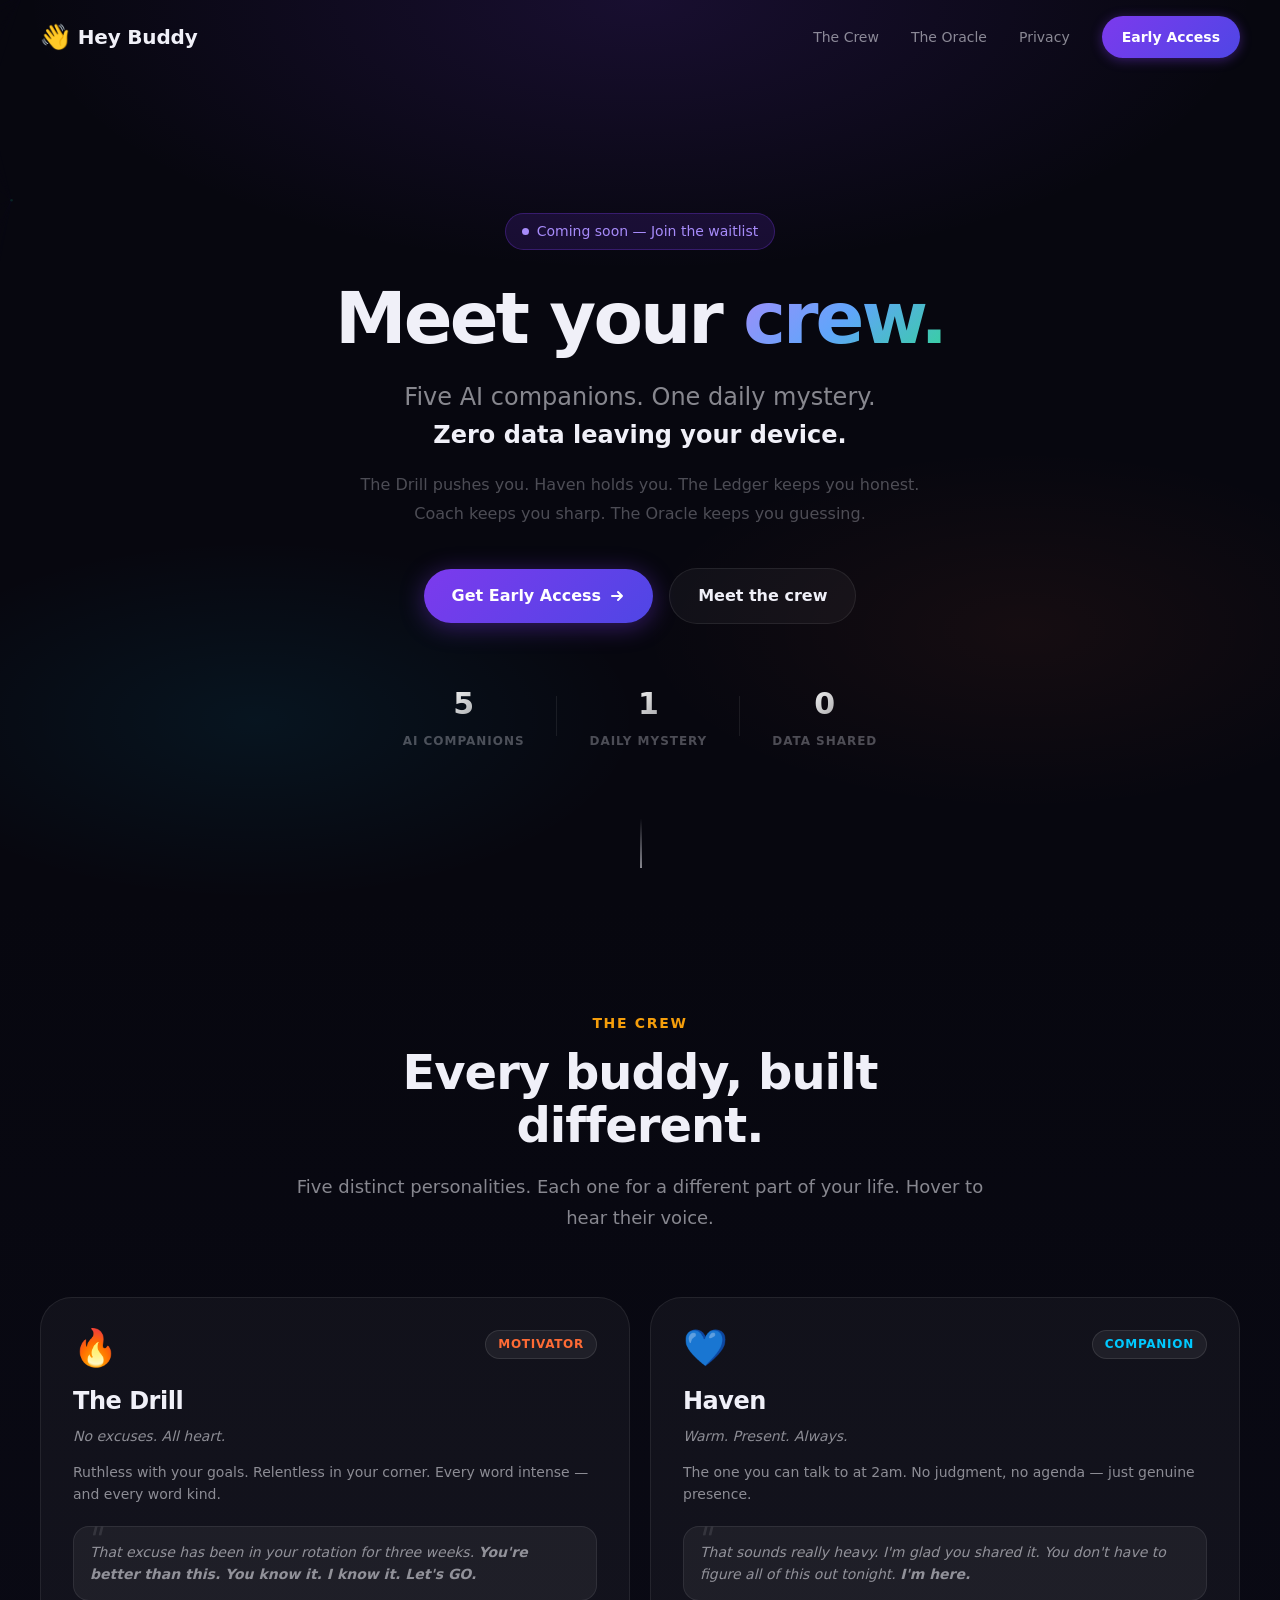
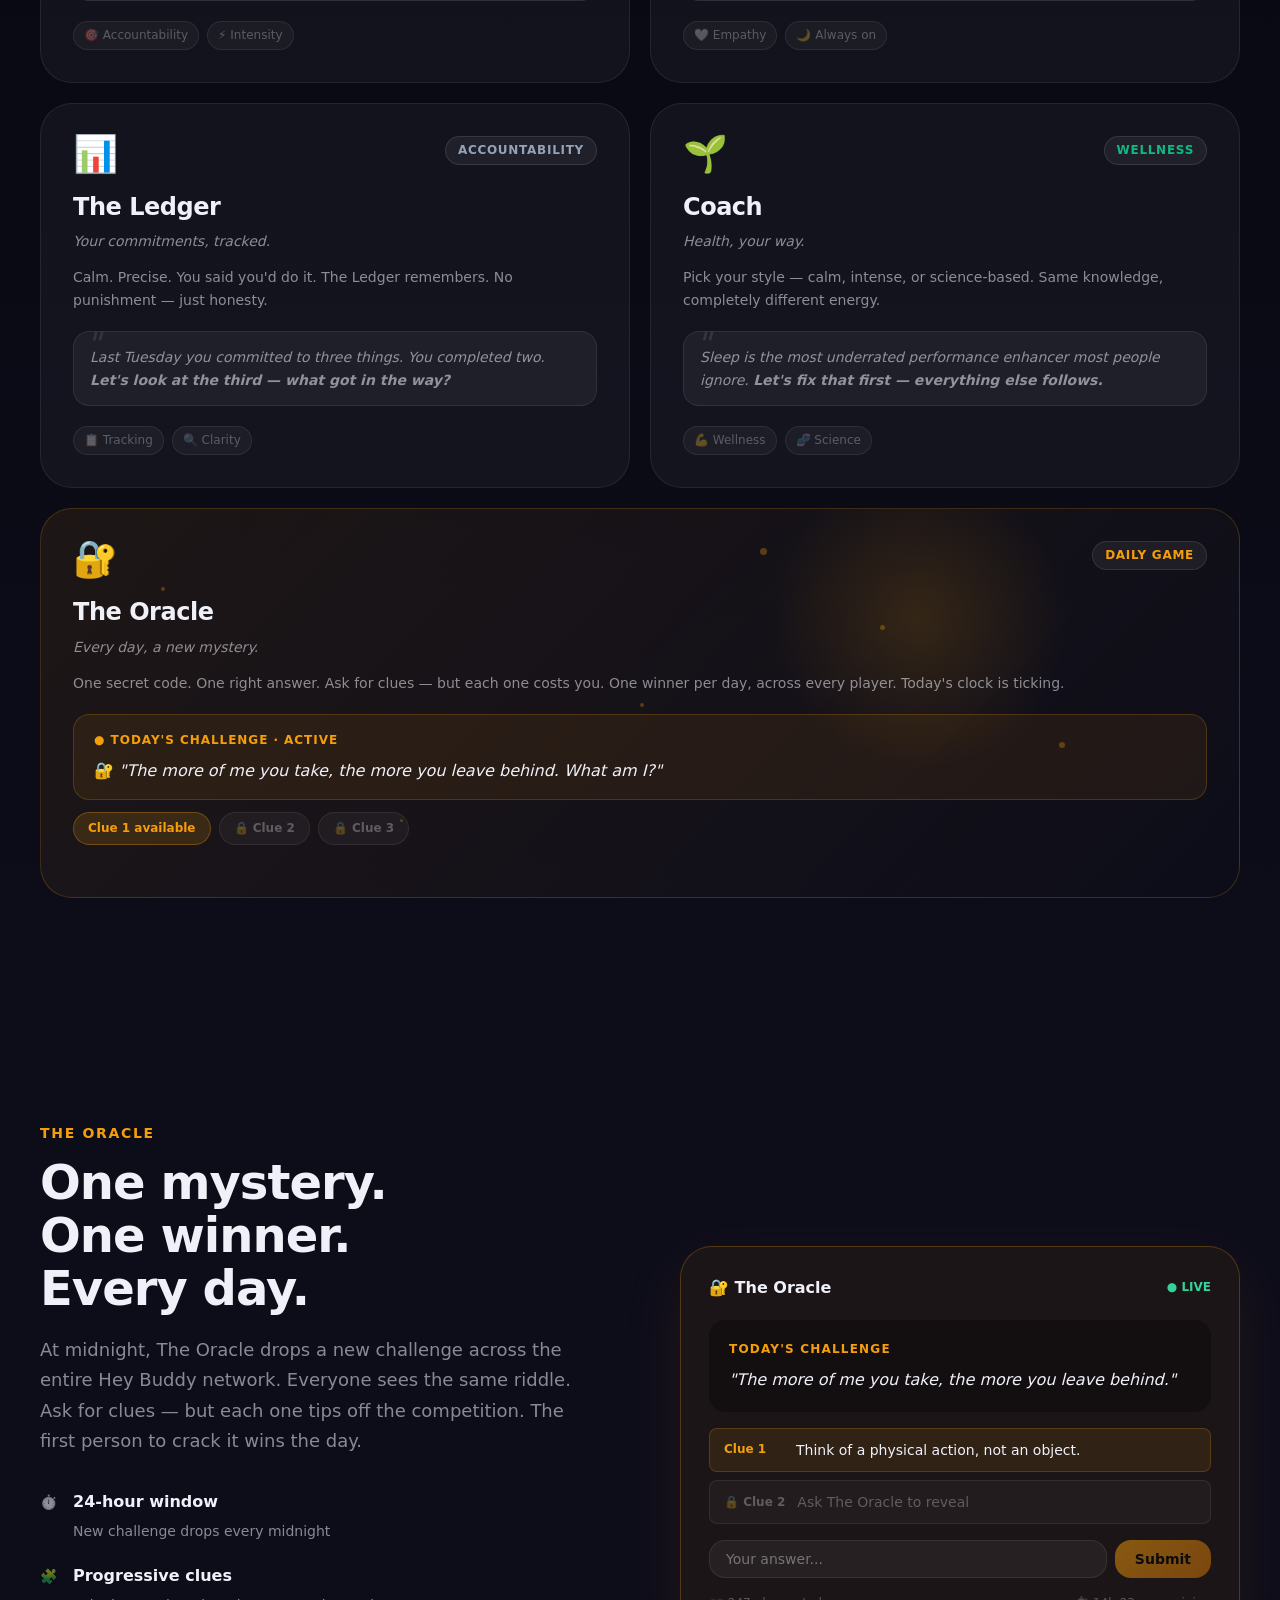
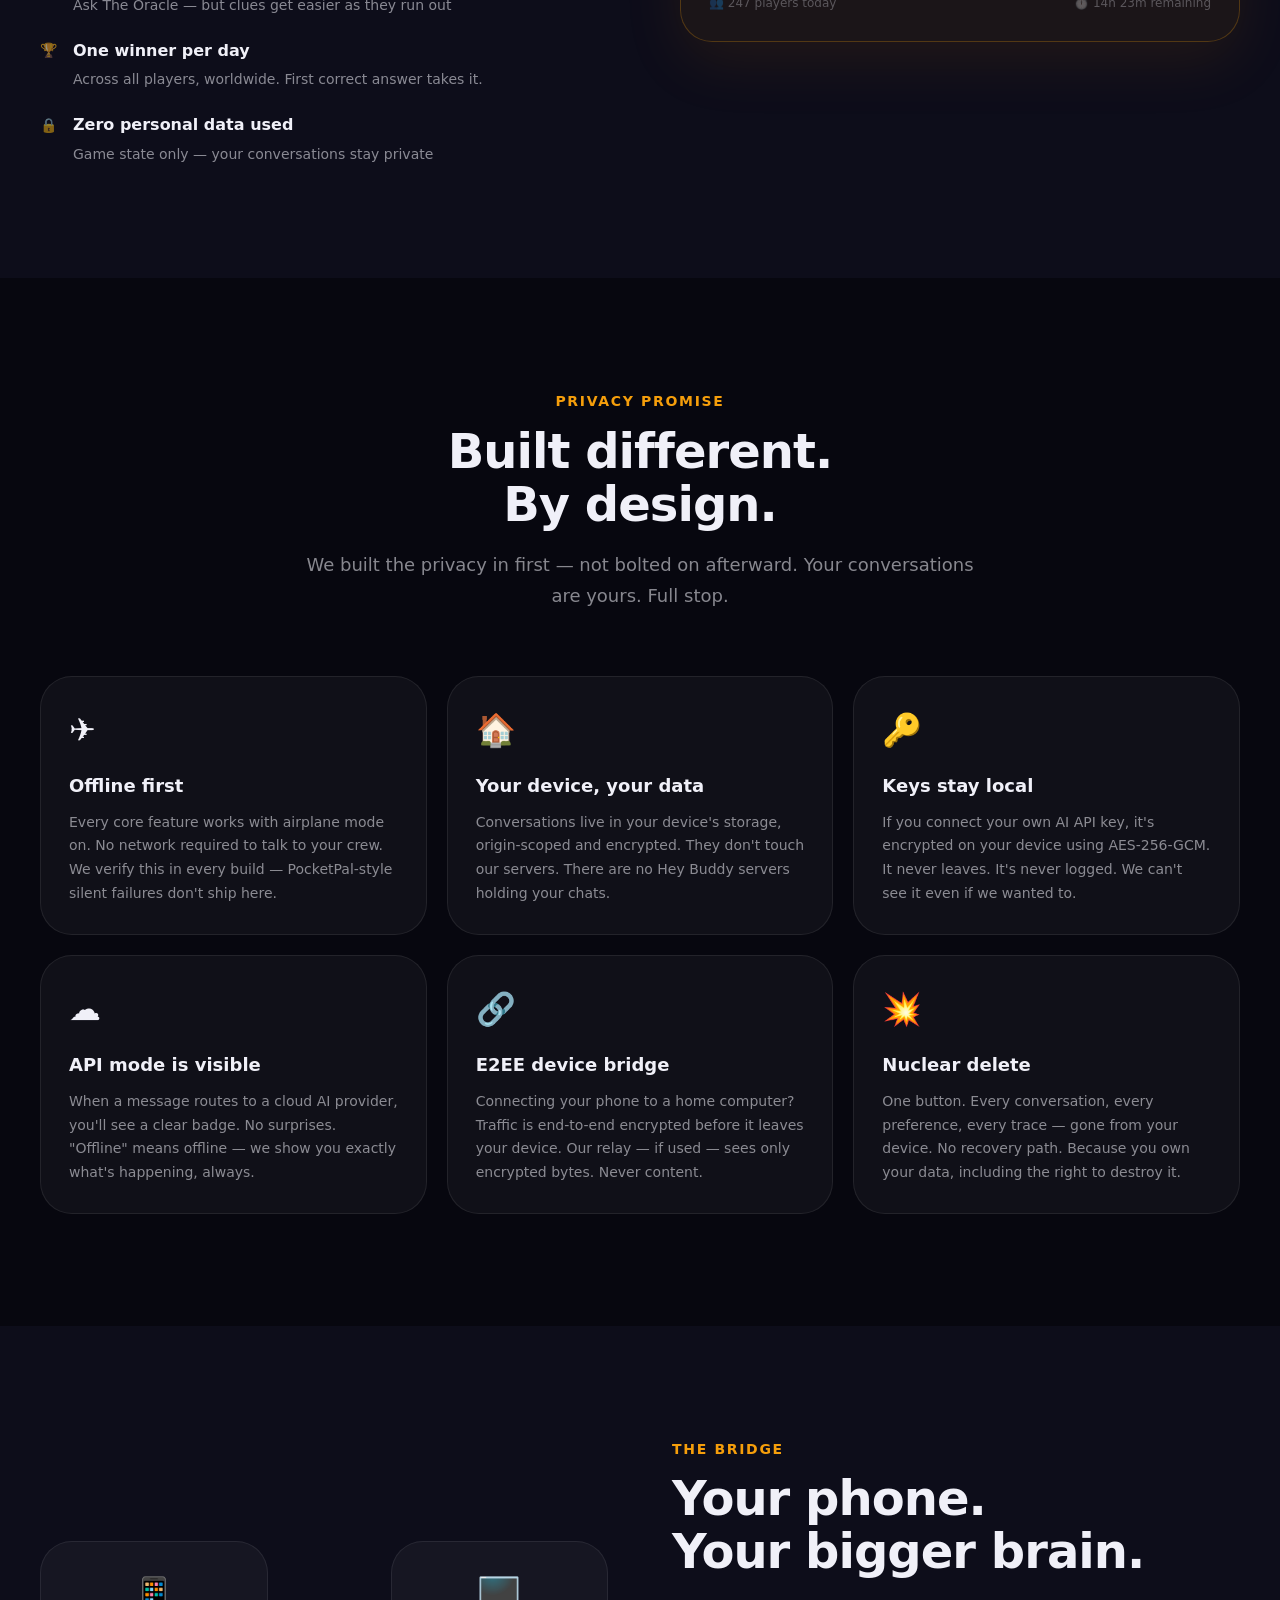
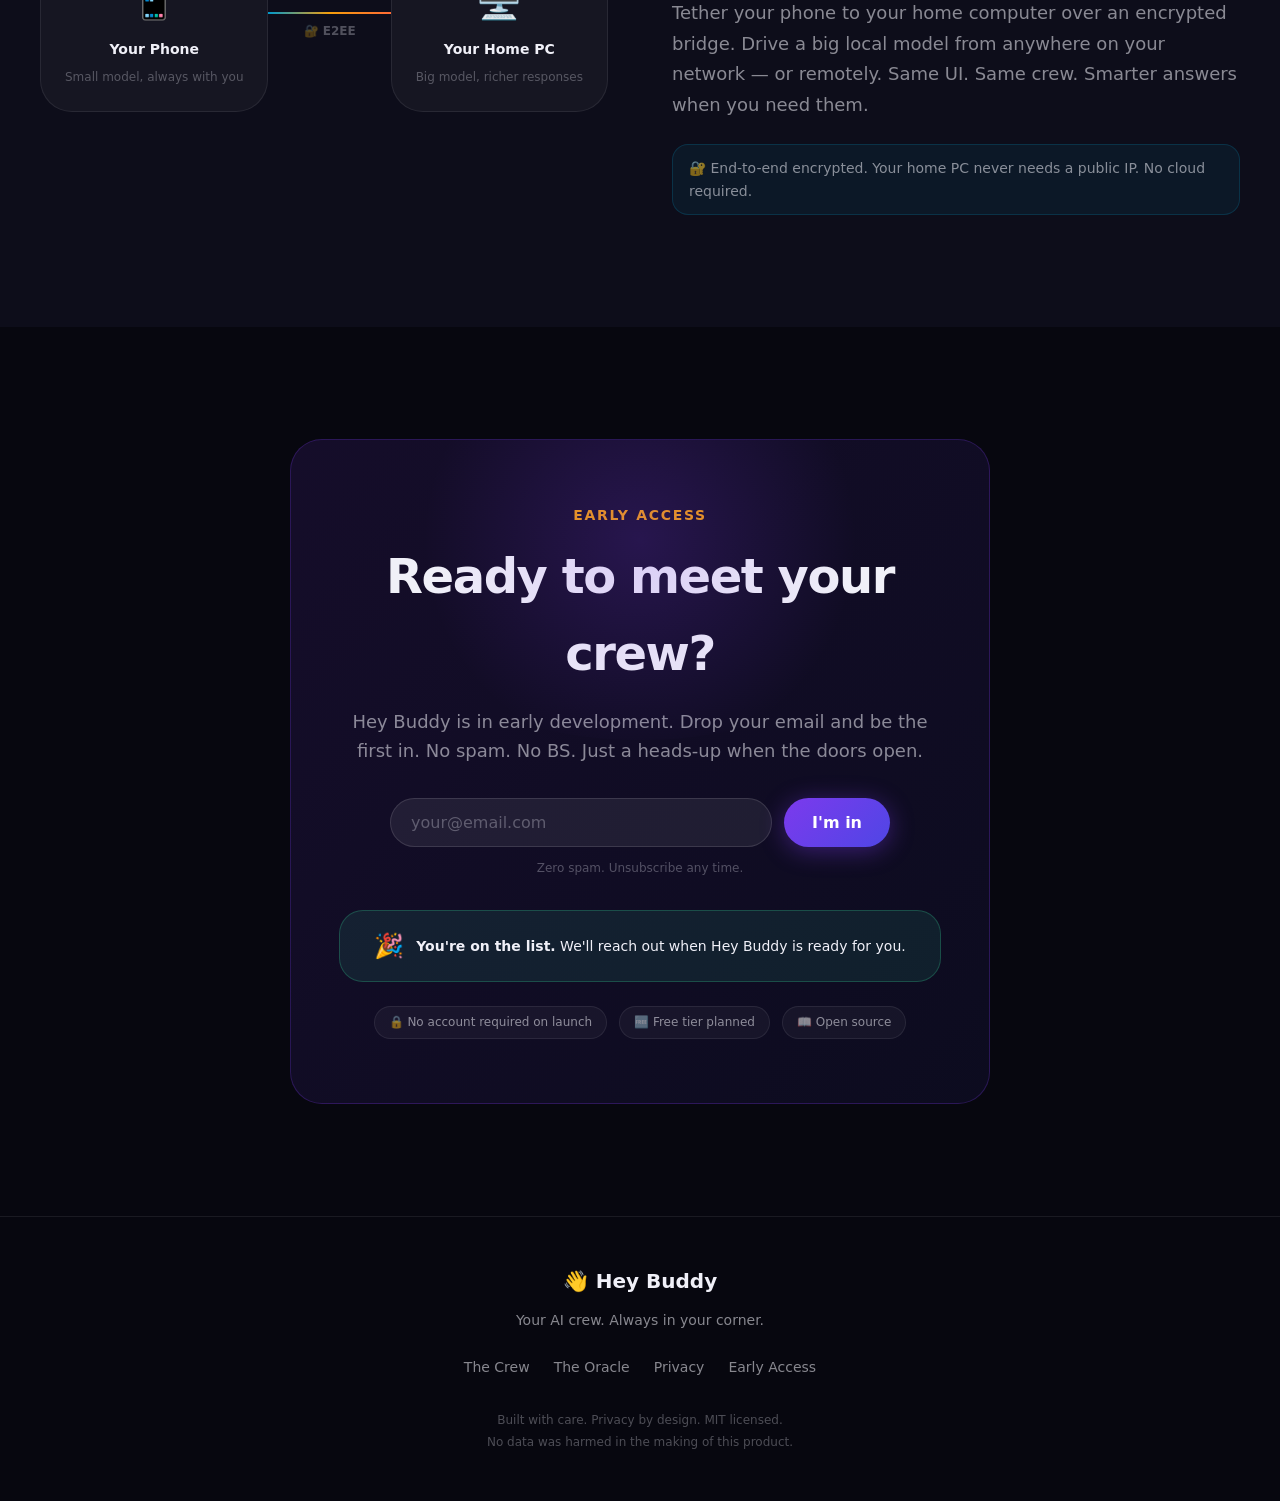
==== index.html @ 721be56d "feat: Hey Buddy AI companion platform complete - E2EE bridge relay, cloud runner, agent marketplace," ====
<!DOCTYPE html>
<html lang="en">
<head>
  <meta charset="UTF-8">
  <meta name="viewport" content="width=device-width, initial-scale=1.0">
  <meta name="description" content="Hey Buddy — Five AI companions. One daily mystery. Zero data leaving your device. Your crew, always in your corner.">
  <meta property="og:title" content="Hey Buddy — Your AI Crew">
  <meta property="og:description" content="Five AI companions. One daily mystery. Always private. Always yours.">
  <meta http-equiv="Content-Security-Policy"
        content="default-src 'self';
                 style-src 'self' https://fonts.googleapis.com 'unsafe-inline';
                 font-src https://fonts.gstatic.com;
                 script-src 'self';
                 img-src 'self' data:;
                 connect-src 'none';">
  <title>Hey Buddy — Your AI Crew. Always in Your Corner.</title>
  <link rel="preconnect" href="https://fonts.googleapis.com">
  <link rel="preconnect" href="https://fonts.gstatic.com" crossorigin>
  <link href="https://fonts.googleapis.com/css2?family=Plus+Jakarta+Sans:ital,wght@0,300;0,400;0,500;0,600;0,700;0,800;1,400&display=swap" rel="stylesheet">
  <link rel="stylesheet" href="css/landing.css">
</head>
<body>

  <!-- ─── NAV ─────────────────────────────────────────────────────────── -->
  <nav class="nav" id="nav">
    <div class="nav-inner">
      <a href="#" class="nav-logo" aria-label="Hey Buddy home">
        <span class="logo-icon">👋</span>
        <span class="logo-text">Hey Buddy</span>
      </a>
      <div class="nav-links">
        <a href="#crew" class="nav-link">The Crew</a>
        <a href="#oracle" class="nav-link">The Oracle</a>
        <a href="#private" class="nav-link">Privacy</a>
        <a href="#early-access" class="nav-cta" id="nav-cta">Early Access</a>
      </div>
      <button class="nav-hamburger" aria-label="Open menu" id="hamburger">
        <span></span><span></span><span></span>
      </button>
    </div>
  </nav>

  <!-- ─── HERO ─────────────────────────────────────────────────────────── -->
  <section class="hero" id="home">
    <div class="hero-bg">
      <canvas class="hero-canvas" id="heroCanvas" aria-hidden="true"></canvas>
      <div class="hero-gradient" aria-hidden="true"></div>
    </div>

    <div class="hero-content">
      <div class="hero-badge">
        <span class="badge-dot"></span>
        Coming soon — Join the waitlist
      </div>

      <h1 class="hero-headline">
        Meet your <span class="headline-gradient">crew.</span>
      </h1>

      <p class="hero-sub">
        Five AI companions. One daily mystery.<br>
        <strong>Zero data leaving your device.</strong>
      </p>

      <p class="hero-tagline">
        The Drill pushes you. Haven holds you. The Ledger keeps you honest.<br>
        Coach keeps you sharp. The Oracle keeps you guessing.
      </p>

      <div class="hero-actions">
        <a href="#early-access" class="btn btn-primary" id="hero-cta">
          <span>Get Early Access</span>
          <svg width="16" height="16" viewBox="0 0 16 16" fill="none" aria-hidden="true">
            <path d="M3 8h10M9 4l4 4-4 4" stroke="currentColor" stroke-width="2" stroke-linecap="round" stroke-linejoin="round"/>
          </svg>
        </a>
        <a href="#crew" class="btn btn-ghost">
          Meet the crew
        </a>
      </div>

      <div class="hero-stats" aria-label="Platform highlights">
        <div class="stat">
          <span class="stat-num">5</span>
          <span class="stat-label">AI Companions</span>
        </div>
        <div class="stat-divider" aria-hidden="true"></div>
        <div class="stat">
          <span class="stat-num">1</span>
          <span class="stat-label">Daily Mystery</span>
        </div>
        <div class="stat-divider" aria-hidden="true"></div>
        <div class="stat">
          <span class="stat-num">0</span>
          <span class="stat-label">Data Shared</span>
        </div>
      </div>
    </div>

    <div class="hero-scroll" aria-hidden="true">
      <div class="scroll-indicator"></div>
    </div>
  </section>

  <!-- ─── CREW ──────────────────────────────────────────────────────────── -->
  <section class="section crew-section" id="crew">
    <div class="section-inner">
      <div class="section-header">
        <p class="section-eyebrow">The Crew</p>
        <h2 class="section-title">Every buddy, built different.</h2>
        <p class="section-desc">Five distinct personalities. Each one for a different part of your life. Hover to hear their voice.</p>
      </div>

      <div class="buddy-grid">

        <!-- The Drill -->
        <article class="buddy-card" data-buddy="drill" aria-label="The Drill buddy card" tabindex="0">
          <div class="card-glow" style="--glow: #ff4500;" aria-hidden="true"></div>
          <div class="card-top">
            <div class="card-emoji" aria-hidden="true">🔥</div>
            <div class="card-badge" style="--color: #ff6b35;">Motivator</div>
          </div>
          <h3 class="card-name">The Drill</h3>
          <p class="card-tagline">No excuses. All heart.</p>
          <p class="card-desc">Ruthless with your goals. Relentless in your corner. Every word intense — and every word kind.</p>
          <div class="card-preview" aria-label="Sample message from The Drill">
            <div class="preview-bubble">
              That excuse has been in your rotation for three weeks. <strong>You're better than this. You know it. I know it. Let's GO.</strong>
            </div>
          </div>
          <div class="card-footer">
            <span class="card-trait">🎯 Accountability</span>
            <span class="card-trait">⚡ Intensity</span>
          </div>
        </article>

        <!-- Haven -->
        <article class="buddy-card" data-buddy="haven" aria-label="Haven buddy card" tabindex="0">
          <div class="card-glow" style="--glow: #0099cc;" aria-hidden="true"></div>
          <div class="card-top">
            <div class="card-emoji" aria-hidden="true">💙</div>
            <div class="card-badge" style="--color: #00c9ff;">Companion</div>
          </div>
          <h3 class="card-name">Haven</h3>
          <p class="card-tagline">Warm. Present. Always.</p>
          <p class="card-desc">The one you can talk to at 2am. No judgment, no agenda — just genuine presence.</p>
          <div class="card-preview" aria-label="Sample message from Haven">
            <div class="preview-bubble">
              That sounds really heavy. I'm glad you shared it. You don't have to figure all of this out tonight. <strong>I'm here.</strong>
            </div>
          </div>
          <div class="card-footer">
            <span class="card-trait">🤍 Empathy</span>
            <span class="card-trait">🌙 Always on</span>
          </div>
        </article>

        <!-- The Ledger -->
        <article class="buddy-card" data-buddy="ledger" aria-label="The Ledger buddy card" tabindex="0">
          <div class="card-glow" style="--glow: #64748b;" aria-hidden="true"></div>
          <div class="card-top">
            <div class="card-emoji" aria-hidden="true">📊</div>
            <div class="card-badge" style="--color: #94a3b8;">Accountability</div>
          </div>
          <h3 class="card-name">The Ledger</h3>
          <p class="card-tagline">Your commitments, tracked.</p>
          <p class="card-desc">Calm. Precise. You said you'd do it. The Ledger remembers. No punishment — just honesty.</p>
          <div class="card-preview" aria-label="Sample message from The Ledger">
            <div class="preview-bubble">
              Last Tuesday you committed to three things. You completed two. <strong>Let's look at the third — what got in the way?</strong>
            </div>
          </div>
          <div class="card-footer">
            <span class="card-trait">📋 Tracking</span>
            <span class="card-trait">🔍 Clarity</span>
          </div>
        </article>

        <!-- Coach -->
        <article class="buddy-card" data-buddy="coach" aria-label="Coach buddy card" tabindex="0">
          <div class="card-glow" style="--glow: #059669;" aria-hidden="true"></div>
          <div class="card-top">
            <div class="card-emoji" aria-hidden="true">🌱</div>
            <div class="card-badge" style="--color: #10b981;">Wellness</div>
          </div>
          <h3 class="card-name">Coach</h3>
          <p class="card-tagline">Health, your way.</p>
          <p class="card-desc">Pick your style — calm, intense, or science-based. Same knowledge, completely different energy.</p>
          <div class="card-preview" aria-label="Sample message from Coach">
            <div class="preview-bubble">
              Sleep is the most underrated performance enhancer most people ignore. <strong>Let's fix that first — everything else follows.</strong>
            </div>
          </div>
          <div class="card-footer">
            <span class="card-trait">💪 Wellness</span>
            <span class="card-trait">🧬 Science</span>
          </div>
        </article>

        <!-- The Oracle (spans full width on wide screens) -->
        <article class="buddy-card oracle-card" data-buddy="oracle" aria-label="The Oracle buddy card" tabindex="0">
          <div class="card-glow oracle-glow" aria-hidden="true"></div>
          <div class="oracle-inner">
            <div class="card-top">
              <div class="card-emoji" aria-hidden="true">🔐</div>
              <div class="card-badge oracle-badge">Daily Game</div>
            </div>
            <h3 class="card-name">The Oracle</h3>
            <p class="card-tagline">Every day, a new mystery.</p>
            <p class="card-desc">One secret code. One right answer. Ask for clues — but each one costs you. One winner per day, across every player. Today's clock is ticking.</p>
            <div class="oracle-demo">
              <div class="oracle-message">
                <span class="oracle-timestamp">Today's Challenge ·  active</span>
                <p class="oracle-text">🔐 <em>"The more of me you take, the more you leave behind. What am I?"</em></p>
              </div>
              <div class="oracle-clue-row">
                <div class="clue-bubble">Clue 1 available</div>
                <div class="clue-bubble locked" aria-label="Locked">🔒 Clue 2</div>
                <div class="clue-bubble locked" aria-label="Locked">🔒 Clue 3</div>
              </div>
            </div>
          </div>
          <div class="oracle-particles" aria-hidden="true">
            <div class="op op1"></div><div class="op op2"></div>
            <div class="op op3"></div><div class="op op4"></div>
            <div class="op op5"></div><div class="op op6"></div>
          </div>
        </article>

      </div>
    </div>
  </section>

  <!-- ─── ORACLE FEATURE ───────────────────────────────────────────────── -->
  <section class="section oracle-section" id="oracle">
    <div class="section-inner oracle-split">
      <div class="oracle-text-side">
        <p class="section-eyebrow oracle-eyebrow">The Oracle</p>
        <h2 class="section-title">One mystery.<br>One winner.<br>Every day.</h2>
        <p class="section-desc">
          At midnight, The Oracle drops a new challenge across the entire Hey Buddy network.
          Everyone sees the same riddle. Ask for clues — but each one tips off the competition.
          The first person to crack it wins the day.
        </p>
        <ul class="oracle-features">
          <li>
            <span class="of-icon">⏱️</span>
            <div>
              <strong>24-hour window</strong>
              <span>New challenge drops every midnight</span>
            </div>
          </li>
          <li>
            <span class="of-icon">🧩</span>
            <div>
              <strong>Progressive clues</strong>
              <span>Ask The Oracle — but clues get easier as they run out</span>
            </div>
          </li>
          <li>
            <span class="of-icon">🏆</span>
            <div>
              <strong>One winner per day</strong>
              <span>Across all players, worldwide. First correct answer takes it.</span>
            </div>
          </li>
          <li>
            <span class="of-icon">🔒</span>
            <div>
              <strong>Zero personal data used</strong>
              <span>Game state only — your conversations stay private</span>
            </div>
          </li>
        </ul>
      </div>
      <div class="oracle-visual-side">
        <div class="oracle-card-large">
          <div class="ocl-header">
            <span>🔐 The Oracle</span>
            <span class="ocl-live">● LIVE</span>
          </div>
          <div class="ocl-challenge">
            <p class="ocl-label">Today's Challenge</p>
            <p class="ocl-riddle">"The more of me you take, the more you leave behind."</p>
          </div>
          <div class="ocl-clues">
            <div class="ocl-clue unlocked">
              <span class="clue-num">Clue 1</span>
              <span class="clue-text">Think of a physical action, not an object.</span>
            </div>
            <div class="ocl-clue locked-clue">
              <span class="clue-num">🔒 Clue 2</span>
              <span class="clue-text">Ask The Oracle to reveal</span>
            </div>
          </div>
          <div class="ocl-answer-row">
            <input class="ocl-input" placeholder="Your answer..." aria-label="Enter your answer" readonly>
            <button class="ocl-submit" aria-label="Submit answer" disabled>Submit</button>
          </div>
          <div class="ocl-footer">
            <span>👥 247 players today</span>
            <span>⏱️ 14h 23m remaining</span>
          </div>
        </div>
      </div>
    </div>
  </section>

  <!-- ─── PRIVACY ──────────────────────────────────────────────────────── -->
  <section class="section private-section" id="private">
    <div class="section-inner">
      <div class="section-header">
        <p class="section-eyebrow">Privacy Promise</p>
        <h2 class="section-title">Built different.<br>By design.</h2>
        <p class="section-desc">
          We built the privacy in first — not bolted on afterward.
          Your conversations are yours. Full stop.
        </p>
      </div>

      <div class="privacy-grid">
        <div class="privacy-card">
          <div class="pc-icon">✈️</div>
          <h3 class="pc-title">Offline first</h3>
          <p class="pc-desc">Every core feature works with airplane mode on. No network required to talk to your crew. We verify this in every build — PocketPal-style silent failures don't ship here.</p>
        </div>
        <div class="privacy-card">
          <div class="pc-icon">🏠</div>
          <h3 class="pc-title">Your device, your data</h3>
          <p class="pc-desc">Conversations live in your device's storage, origin-scoped and encrypted. They don't touch our servers. There are no Hey Buddy servers holding your chats.</p>
        </div>
        <div class="privacy-card">
          <div class="pc-icon">🔑</div>
          <h3 class="pc-title">Keys stay local</h3>
          <p class="pc-desc">If you connect your own AI API key, it's encrypted on your device using AES-256-GCM. It never leaves. It's never logged. We can't see it even if we wanted to.</p>
        </div>
        <div class="privacy-card">
          <div class="pc-icon">☁️</div>
          <h3 class="pc-title">API mode is visible</h3>
          <p class="pc-desc">When a message routes to a cloud AI provider, you'll see a clear badge. No surprises. "Offline" means offline — we show you exactly what's happening, always.</p>
        </div>
        <div class="privacy-card">
          <div class="pc-icon">🔗</div>
          <h3 class="pc-title">E2EE device bridge</h3>
          <p class="pc-desc">Connecting your phone to a home computer? Traffic is end-to-end encrypted before it leaves your device. Our relay — if used — sees only encrypted bytes. Never content.</p>
        </div>
        <div class="privacy-card">
          <div class="pc-icon">💥</div>
          <h3 class="pc-title">Nuclear delete</h3>
          <p class="pc-desc">One button. Every conversation, every preference, every trace — gone from your device. No recovery path. Because you own your data, including the right to destroy it.</p>
        </div>
      </div>
    </div>
  </section>

  <!-- ─── TETHER ────────────────────────────────────────────────────────── -->
  <section class="section tether-section">
    <div class="section-inner tether-inner">
      <div class="tether-visual">
        <div class="device-node phone-node">
          <div class="device-icon">📱</div>
          <span>Your Phone</span>
          <span class="device-sub">Small model, always with you</span>
        </div>
        <div class="tether-line">
          <div class="tether-beam" aria-hidden="true"></div>
          <div class="tether-label">🔐 E2EE</div>
        </div>
        <div class="device-node desktop-node">
          <div class="device-icon">🖥️</div>
          <span>Your Home PC</span>
          <span class="device-sub">Big model, richer responses</span>
        </div>
      </div>
      <div class="tether-text">
        <p class="section-eyebrow">The Bridge</p>
        <h2 class="section-title">Your phone.<br>Your bigger brain.</h2>
        <p class="section-desc">
          Tether your phone to your home computer over an encrypted bridge.
          Drive a big local model from anywhere on your network — or remotely.
          Same UI. Same crew. Smarter answers when you need them.
        </p>
        <p class="tether-note">
          🔐 End-to-end encrypted. Your home PC never needs a public IP. No cloud required.
        </p>
      </div>
    </div>
  </section>

  <!-- ─── EARLY ACCESS ─────────────────────────────────────────────────── -->
  <section class="section cta-section" id="early-access">
    <div class="section-inner">
      <div class="cta-card">
        <div class="cta-glow" aria-hidden="true"></div>
        <p class="section-eyebrow" style="text-align:center;">Early Access</p>
        <h2 class="cta-title">Ready to meet your crew?</h2>
        <p class="cta-desc">
          Hey Buddy is in early development. Drop your email and be the first in.
          No spam. No BS. Just a heads-up when the doors open.
        </p>
        <form class="cta-form" id="waitlistForm" novalidate>
          <div class="cta-input-row">
            <label for="email-input" class="sr-only">Your email address</label>
            <input
              type="email"
              id="email-input"
              name="email"
              class="cta-input"
              placeholder="your@email.com"
              autocomplete="email"
              required
              aria-describedby="email-hint"
            >
            <button type="submit" class="btn btn-primary cta-btn" id="waitlist-submit">
              I'm in
            </button>
          </div>
          <p class="cta-hint" id="email-hint">Zero spam. Unsubscribe any time.</p>
          <div class="cta-success" id="cta-success" aria-live="polite" hidden>
            <span>🎉</span>
            <p><strong>You're on the list.</strong> We'll reach out when Hey Buddy is ready for you.</p>
          </div>
        </form>
        <div class="cta-badges">
          <span class="trust-badge">🔒 No account required on launch</span>
          <span class="trust-badge">🆓 Free tier planned</span>
          <span class="trust-badge">📖 Open source</span>
        </div>
      </div>
    </div>
  </section>

  <!-- ─── FOOTER ────────────────────────────────────────────────────────── -->
  <footer class="footer">
    <div class="footer-inner">
      <div class="footer-logo">
        <span>👋</span>
        <span>Hey Buddy</span>
      </div>
      <p class="footer-tagline">Your AI crew. Always in your corner.</p>
      <nav class="footer-links" aria-label="Footer navigation">
        <a href="#crew">The Crew</a>
        <a href="#oracle">The Oracle</a>
        <a href="#private">Privacy</a>
        <a href="#early-access">Early Access</a>
      </nav>
      <p class="footer-copy">
        Built with care. Privacy by design. MIT licensed.
        <br>No data was harmed in the making of this product.
      </p>
    </div>
  </footer>

  <script src="js/landing.js" type="module"></script>
</body>
</html>
---- css/landing.css ----
/* ============================================================
   Hey Buddy — Landing Page CSS
   Design: dark, cinematic, warm. Each buddy has a color identity.
   ============================================================ */

/* ── Design Tokens ──────────────────────────────────────────── */
:root {
  --bg:            #07070f;
  --bg-2:          #0d0d1a;
  --bg-card:       rgba(255, 255, 255, 0.04);
  --bg-card-hover: rgba(255, 255, 255, 0.08);
  --border:        rgba(255, 255, 255, 0.08);
  --border-hover:  rgba(255, 255, 255, 0.18);
  --text:          #f0f0f8;
  --text-muted:    rgba(240, 240, 248, 0.55);
  --text-faint:    rgba(240, 240, 248, 0.30);

  /* Buddy colors */
  --drill:         #ff6b35;
  --drill-glow:    #ff4500;
  --haven:         #00c9ff;
  --haven-glow:    #0099cc;
  --ledger:        #94a3b8;
  --ledger-glow:   #64748b;
  --coach:         #10b981;
  --coach-glow:    #059669;
  --oracle:        #f59e0b;
  --oracle-glow:   #d97706;

  /* Typography */
  --font:          'Plus Jakarta Sans', system-ui, sans-serif;
  --fs-xs:         0.75rem;
  --fs-sm:         0.875rem;
  --fs-base:       1rem;
  --fs-lg:         1.125rem;
  --fs-xl:         1.25rem;
  --fs-2xl:        1.5rem;
  --fs-3xl:        1.875rem;
  --fs-4xl:        2.25rem;
  --fs-5xl:        3rem;
  --fs-6xl:        3.75rem;
  --fs-7xl:        4.5rem;

  /* Spacing */
  --section-pad:   7rem;
  --section-pad-sm:4rem;

  /* Radius */
  --r-sm:   0.5rem;
  --r-md:   1rem;
  --r-lg:   1.5rem;
  --r-xl:   2rem;
  --r-full: 9999px;

  /* Transitions */
  --t-fast:   150ms ease;
  --t-base:   250ms ease;
  --t-slow:   400ms ease;
  --t-spring: 350ms cubic-bezier(0.34, 1.56, 0.64, 1);
}

/* ── Reset ──────────────────────────────────────────────────── */
*, *::before, *::after { box-sizing: border-box; margin: 0; padding: 0; }

html { scroll-behavior: smooth; font-size: 16px; }

body {
  font-family: var(--font);
  background: var(--bg);
  color: var(--text);
  line-height: 1.6;
  overflow-x: hidden;
  -webkit-font-smoothing: antialiased;
}

img, canvas, svg { display: block; }

a {
  color: inherit;
  text-decoration: none;
}

button {
  font-family: inherit;
  cursor: pointer;
  border: none;
  background: none;
}

input {
  font-family: inherit;
}

/* Accessible visually-hidden */
.sr-only {
  position: absolute; width: 1px; height: 1px;
  padding: 0; margin: -1px; overflow: hidden;
  clip: rect(0,0,0,0); white-space: nowrap; border: 0;
}

/* ── Shared Layout ──────────────────────────────────────────── */
.section {
  padding: var(--section-pad) 1.5rem;
}

.section-inner {
  max-width: 1200px;
  margin: 0 auto;
}

.section-header {
  text-align: center;
  max-width: 700px;
  margin: 0 auto 4rem;
}

.section-eyebrow {
  font-size: var(--fs-sm);
  font-weight: 700;
  letter-spacing: 0.12em;
  text-transform: uppercase;
  color: var(--oracle);
  margin-bottom: 0.75rem;
}

.section-title {
  font-size: clamp(var(--fs-3xl), 5vw, var(--fs-5xl));
  font-weight: 800;
  line-height: 1.1;
  margin-bottom: 1.25rem;
  letter-spacing: -0.02em;
}

.section-desc {
  font-size: var(--fs-lg);
  color: var(--text-muted);
  line-height: 1.7;
}

/* ── Buttons ────────────────────────────────────────────────── */
.btn {
  display: inline-flex;
  align-items: center;
  gap: 0.5rem;
  padding: 0.875rem 1.75rem;
  border-radius: var(--r-full);
  font-size: var(--fs-base);
  font-weight: 700;
  transition: transform var(--t-spring), box-shadow var(--t-base), background var(--t-base);
  white-space: nowrap;
}

.btn:active { transform: scale(0.97); }

.btn-primary {
  background: linear-gradient(135deg, #7c3aed, #4f46e5);
  color: #fff;
  box-shadow: 0 4px 24px rgba(124, 58, 237, 0.4);
}

.btn-primary:hover {
  transform: translateY(-2px) scale(1.02);
  box-shadow: 0 8px 32px rgba(124, 58, 237, 0.6);
}

.btn-ghost {
  background: var(--bg-card);
  color: var(--text);
  border: 1px solid var(--border);
}

.btn-ghost:hover {
  background: var(--bg-card-hover);
  border-color: var(--border-hover);
  transform: translateY(-2px);
}

/* ── NAV ────────────────────────────────────────────────────── */
.nav {
  position: fixed;
  top: 0; left: 0; right: 0;
  z-index: 100;
  padding: 1rem 1.5rem;
  transition: background var(--t-base), backdrop-filter var(--t-base);
}

.nav.scrolled {
  background: rgba(7, 7, 15, 0.85);
  backdrop-filter: blur(20px);
  -webkit-backdrop-filter: blur(20px);
  border-bottom: 1px solid var(--border);
}

.nav-inner {
  max-width: 1200px;
  margin: 0 auto;
  display: flex;
  align-items: center;
  justify-content: space-between;
}

.nav-logo {
  display: flex;
  align-items: center;
  gap: 0.5rem;
  font-size: var(--fs-xl);
  font-weight: 800;
  letter-spacing: -0.01em;
}

.logo-icon {
  font-size: 1.5rem;
  display: inline-block;
  animation: wave 2.5s ease-in-out infinite;
  transform-origin: 70% 70%;
}

@keyframes wave {
  0%, 60%, 100% { transform: rotate(0deg); }
  10%, 30%      { transform: rotate(-10deg); }
  20%           { transform: rotate(12deg); }
  40%           { transform: rotate(-4deg); }
}

.nav-links {
  display: flex;
  align-items: center;
  gap: 2rem;
}

.nav-link {
  font-size: var(--fs-sm);
  font-weight: 500;
  color: var(--text-muted);
  transition: color var(--t-base);
}

.nav-link:hover { color: var(--text); }

.nav-cta {
  padding: 0.625rem 1.25rem;
  background: linear-gradient(135deg, #7c3aed, #4f46e5);
  color: #fff;
  border-radius: var(--r-full);
  font-size: var(--fs-sm);
  font-weight: 700;
  transition: opacity var(--t-base), transform var(--t-spring), box-shadow var(--t-base);
  box-shadow: 0 2px 12px rgba(124, 58, 237, 0.4);
}

.nav-cta:hover {
  opacity: 0.9;
  transform: translateY(-1px);
  box-shadow: 0 4px 20px rgba(124, 58, 237, 0.6);
}

.nav-hamburger {
  display: none;
  flex-direction: column;
  gap: 5px;
  padding: 4px;
}

.nav-hamburger span {
  display: block;
  width: 22px;
  height: 2px;
  background: var(--text);
  border-radius: 2px;
  transition: transform var(--t-base), opacity var(--t-base);
}

@media (max-width: 768px) {
  .nav-links { display: none; }
  .nav-hamburger { display: flex; }
}

/* ── HERO ────────────────────────────────────────────────────── */
.hero {
  position: relative;
  min-height: 100svh;
  display: flex;
  flex-direction: column;
  align-items: center;
  justify-content: center;
  padding: 8rem 1.5rem 4rem;
  overflow: hidden;
  text-align: center;
}

.hero-bg {
  position: absolute;
  inset: 0;
  pointer-events: none;
}

.hero-canvas {
  position: absolute;
  inset: 0;
  width: 100%;
  height: 100%;
  opacity: 0.6;
}

.hero-gradient {
  position: absolute;
  inset: 0;
  background:
    radial-gradient(ellipse 80% 50% at 50% 0%, rgba(124, 58, 237, 0.15) 0%, transparent 60%),
    radial-gradient(ellipse 60% 40% at 20% 80%, rgba(0, 201, 255, 0.07) 0%, transparent 50%),
    radial-gradient(ellipse 60% 40% at 80% 70%, rgba(255, 107, 53, 0.06) 0%, transparent 50%);
}

.hero-content {
  position: relative;
  z-index: 1;
  max-width: 900px;
}

.hero-badge {
  display: inline-flex;
  align-items: center;
  gap: 0.5rem;
  padding: 0.4rem 1rem;
  background: rgba(124, 58, 237, 0.15);
  border: 1px solid rgba(124, 58, 237, 0.3);
  border-radius: var(--r-full);
  font-size: var(--fs-sm);
  font-weight: 500;
  color: #a78bfa;
  margin-bottom: 2rem;
  animation: fadeUp 0.6s ease both;
}

.badge-dot {
  width: 7px;
  height: 7px;
  border-radius: 50%;
  background: #a78bfa;
  animation: pulse-dot 2s ease infinite;
}

@keyframes pulse-dot {
  0%, 100% { opacity: 1; transform: scale(1); }
  50%       { opacity: 0.5; transform: scale(0.7); }
}

.hero-headline {
  font-size: clamp(var(--fs-5xl), 10vw, var(--fs-7xl));
  font-weight: 800;
  line-height: 1.0;
  letter-spacing: -0.04em;
  margin-bottom: 1.5rem;
  animation: fadeUp 0.7s 0.1s ease both;
}

.headline-gradient {
  background: linear-gradient(135deg, #a78bfa 0%, #60a5fa 50%, #34d399 100%);
  -webkit-background-clip: text;
  -webkit-text-fill-color: transparent;
  background-clip: text;
}

.hero-sub {
  font-size: clamp(var(--fs-lg), 3vw, var(--fs-2xl));
  color: var(--text-muted);
  margin-bottom: 1rem;
  animation: fadeUp 0.7s 0.2s ease both;
}

.hero-sub strong {
  color: var(--text);
}

.hero-tagline {
  font-size: var(--fs-base);
  color: var(--text-faint);
  margin-bottom: 2.5rem;
  line-height: 1.8;
  animation: fadeUp 0.7s 0.3s ease both;
}

.hero-actions {
  display: flex;
  align-items: center;
  justify-content: center;
  gap: 1rem;
  flex-wrap: wrap;
  margin-bottom: 3.5rem;
  animation: fadeUp 0.7s 0.4s ease both;
}

.hero-stats {
  display: flex;
  align-items: center;
  justify-content: center;
  gap: 2rem;
  animation: fadeUp 0.7s 0.5s ease both;
}

.stat {
  display: flex;
  flex-direction: column;
  align-items: center;
  gap: 0.25rem;
}

.stat-num {
  font-size: var(--fs-3xl);
  font-weight: 800;
  background: linear-gradient(135deg, #fff, rgba(255,255,255,0.6));
  -webkit-background-clip: text;
  -webkit-text-fill-color: transparent;
  background-clip: text;
}

.stat-label {
  font-size: var(--fs-xs);
  text-transform: uppercase;
  letter-spacing: 0.08em;
  color: var(--text-faint);
  font-weight: 600;
}

.stat-divider {
  width: 1px;
  height: 40px;
  background: var(--border);
}

.hero-scroll {
  position: absolute;
  bottom: 2rem;
  left: 50%;
  transform: translateX(-50%);
  animation: fadeUp 1s 1s ease both;
}

.scroll-indicator {
  width: 1.5px;
  height: 50px;
  background: linear-gradient(to bottom, transparent, var(--text-muted));
  animation: scrollLine 2s ease-in-out infinite;
}

@keyframes scrollLine {
  0%, 100% { transform: scaleY(0); transform-origin: top; opacity: 0; }
  50%       { transform: scaleY(1); transform-origin: top; opacity: 1; }
}

@keyframes fadeUp {
  from { opacity: 0; transform: translateY(24px); }
  to   { opacity: 1; transform: translateY(0); }
}

/* ── CREW ────────────────────────────────────────────────────── */
.crew-section {
  background: linear-gradient(to bottom, var(--bg), var(--bg-2));
}

.buddy-grid {
  display: grid;
  grid-template-columns: repeat(2, 1fr);
  gap: 1.25rem;
}

@media (max-width: 900px) {
  .buddy-grid { grid-template-columns: 1fr; }
}

/* ── Buddy Cards ────────────────────────────────────────────── */
.buddy-card {
  position: relative;
  background: var(--bg-card);
  border: 1px solid var(--border);
  border-radius: var(--r-xl);
  padding: 2rem;
  overflow: hidden;
  cursor: pointer;
  transition:
    background var(--t-base),
    border-color var(--t-base),
    transform var(--t-spring),
    box-shadow var(--t-base);
}

.buddy-card:hover,
.buddy-card:focus-visible {
  background: var(--bg-card-hover);
  transform: translateY(-4px);
  outline: none;
}

.buddy-card:focus-visible {
  box-shadow: 0 0 0 3px rgba(124, 58, 237, 0.5);
}

/* Per-buddy hover glow */
.buddy-card[data-buddy="drill"]:hover  { border-color: rgba(255,107,53,0.4); box-shadow: 0 16px 48px rgba(255,69,0,0.15); }
.buddy-card[data-buddy="haven"]:hover  { border-color: rgba(0,201,255,0.4);  box-shadow: 0 16px 48px rgba(0,153,204,0.15); }
.buddy-card[data-buddy="ledger"]:hover { border-color: rgba(148,163,184,0.4);box-shadow: 0 16px 48px rgba(100,116,139,0.15); }
.buddy-card[data-buddy="coach"]:hover  { border-color: rgba(16,185,129,0.4); box-shadow: 0 16px 48px rgba(5,150,105,0.15); }

.card-glow {
  position: absolute;
  top: -60px; right: -60px;
  width: 200px; height: 200px;
  border-radius: 50%;
  background: radial-gradient(circle, var(--glow), transparent 70%);
  opacity: 0;
  transition: opacity var(--t-slow);
  pointer-events: none;
}

.buddy-card:hover .card-glow { opacity: 0.15; }

.card-top {
  display: flex;
  justify-content: space-between;
  align-items: flex-start;
  margin-bottom: 1rem;
}

.card-emoji {
  font-size: 2.25rem;
  line-height: 1;
}

.card-badge {
  padding: 0.25rem 0.75rem;
  background: rgba(255,255,255,0.06);
  border: 1px solid rgba(255,255,255,0.1);
  border-radius: var(--r-full);
  font-size: var(--fs-xs);
  font-weight: 700;
  letter-spacing: 0.06em;
  text-transform: uppercase;
  color: var(--color);
}

.card-name {
  font-size: var(--fs-2xl);
  font-weight: 800;
  letter-spacing: -0.02em;
  margin-bottom: 0.25rem;
}

.card-tagline {
  font-size: var(--fs-sm);
  color: var(--text-muted);
  font-style: italic;
  margin-bottom: 0.875rem;
}

.card-desc {
  font-size: var(--fs-sm);
  color: var(--text-muted);
  line-height: 1.6;
  margin-bottom: 1.25rem;
}

.card-preview {
  margin-bottom: 1.25rem;
  transition: opacity var(--t-base);
}

.preview-bubble {
  background: rgba(255,255,255,0.05);
  border: 1px solid var(--border);
  border-radius: var(--r-md);
  padding: 0.875rem 1rem;
  font-size: var(--fs-sm);
  line-height: 1.6;
  color: var(--text-muted);
  font-style: italic;
  position: relative;
}

.preview-bubble::before {
  content: '"';
  font-size: 2rem;
  color: rgba(255,255,255,0.1);
  position: absolute;
  top: -0.25rem;
  left: 0.75rem;
  line-height: 1;
}

.card-footer {
  display: flex;
  gap: 0.5rem;
  flex-wrap: wrap;
}

.card-trait {
  padding: 0.25rem 0.625rem;
  background: rgba(255,255,255,0.04);
  border: 1px solid var(--border);
  border-radius: var(--r-full);
  font-size: var(--fs-xs);
  color: var(--text-faint);
}

/* ── Oracle Card (special) ──────────────────────────────────── */
.oracle-card {
  grid-column: 1 / -1;
  background: linear-gradient(135deg, rgba(245,158,11,0.08), rgba(13,13,26,0.9));
  border-color: rgba(245,158,11,0.2);
  overflow: hidden;
}

.oracle-card:hover {
  border-color: rgba(245,158,11,0.5);
  box-shadow: 0 20px 64px rgba(217,119,6,0.2);
  transform: translateY(-4px);
}

.oracle-inner {
  position: relative;
  z-index: 1;
}

.oracle-badge {
  color: var(--oracle);
}

.oracle-glow {
  background: radial-gradient(circle, rgba(245,158,11,0.3), transparent 60%);
  top: -40px; right: 10%;
  width: 400px; height: 300px;
  opacity: 0.5;
}

.oracle-card:hover .oracle-glow { opacity: 0.8; }

.oracle-demo {
  margin: 1.25rem 0;
}

.oracle-message {
  background: rgba(245,158,11,0.08);
  border: 1px solid rgba(245,158,11,0.2);
  border-radius: var(--r-md);
  padding: 1rem 1.25rem;
  margin-bottom: 0.75rem;
}

.oracle-timestamp {
  font-size: var(--fs-xs);
  color: var(--oracle);
  font-weight: 600;
  text-transform: uppercase;
  letter-spacing: 0.08em;
  display: block;
  margin-bottom: 0.5rem;
}

.oracle-timestamp::before {
  content: '● ';
  animation: blink 1.5s step-end infinite;
}

@keyframes blink { 0%, 100% { opacity: 1; } 50% { opacity: 0; } }

.oracle-text {
  color: var(--text);
  font-size: var(--fs-base);
  line-height: 1.5;
}

.oracle-clue-row {
  display: flex;
  gap: 0.5rem;
  flex-wrap: wrap;
}

.clue-bubble {
  padding: 0.375rem 0.875rem;
  border-radius: var(--r-full);
  font-size: var(--fs-xs);
  font-weight: 600;
  background: rgba(245,158,11,0.15);
  border: 1px solid rgba(245,158,11,0.3);
  color: var(--oracle);
}

.clue-bubble.locked {
  background: rgba(255,255,255,0.04);
  border-color: var(--border);
  color: var(--text-faint);
}

/* Oracle floating particles */
.oracle-particles {
  position: absolute;
  inset: 0;
  pointer-events: none;
  overflow: hidden;
}

.op {
  position: absolute;
  border-radius: 50%;
  background: var(--oracle);
  opacity: 0.3;
  animation: floatParticle var(--dur, 8s) ease-in-out infinite var(--delay, 0s);
}

.op1  { width: 4px; height: 4px; top: 20%; left: 10%; --dur: 9s; --delay: 0s; }
.op2  { width: 6px; height: 6px; top: 60%; left: 85%; --dur: 12s; --delay: 2s; }
.op3  { width: 3px; height: 3px; top: 80%; left: 30%; --dur: 7s; --delay: 1s; }
.op4  { width: 5px; height: 5px; top: 30%; left: 70%; --dur: 10s; --delay: 3s; }
.op5  { width: 4px; height: 4px; top: 50%; left: 50%; --dur: 8s; --delay: 0.5s; }
.op6  { width: 7px; height: 7px; top: 10%; left: 60%; --dur: 11s; --delay: 1.5s; }

@keyframes floatParticle {
  0%, 100% { transform: translateY(0) translateX(0); opacity: 0.3; }
  33%       { transform: translateY(-20px) translateX(10px); opacity: 0.6; }
  66%       { transform: translateY(10px) translateX(-15px); opacity: 0.2; }
}

/* ── Oracle Section ─────────────────────────────────────────── */
.oracle-section {
  background: var(--bg-2);
}

.oracle-split {
  display: grid;
  grid-template-columns: 1fr 1fr;
  gap: 5rem;
  align-items: center;
}

@media (max-width: 900px) {
  .oracle-split { grid-template-columns: 1fr; gap: 3rem; }
}

.oracle-eyebrow { color: var(--oracle); }

.oracle-features {
  list-style: none;
  margin-top: 2rem;
  display: flex;
  flex-direction: column;
  gap: 1.25rem;
}

.oracle-features li {
  display: flex;
  align-items: flex-start;
  gap: 1rem;
}

.of-icon { font-size: 1.5rem; flex-shrink: 0; margin-top: 0.1rem; }

.oracle-features strong {
  display: block;
  font-weight: 700;
  margin-bottom: 0.2rem;
}

.oracle-features span {
  font-size: var(--fs-sm);
  color: var(--text-muted);
}

/* Oracle large visual card */
.oracle-card-large {
  background: rgba(245,158,11,0.06);
  border: 1px solid rgba(245,158,11,0.25);
  border-radius: var(--r-xl);
  padding: 1.75rem;
  box-shadow: 0 20px 60px rgba(217,119,6,0.1);
}

.ocl-header {
  display: flex;
  justify-content: space-between;
  align-items: center;
  font-weight: 700;
  margin-bottom: 1.25rem;
  font-size: var(--fs-base);
}

.ocl-live {
  color: #34d399;
  font-size: var(--fs-xs);
  font-weight: 700;
  animation: pulse-opacity 2s ease infinite;
}

@keyframes pulse-opacity { 0%, 100% { opacity: 1; } 50% { opacity: 0.4; } }

.ocl-challenge {
  background: rgba(0,0,0,0.3);
  border-radius: var(--r-md);
  padding: 1.25rem;
  margin-bottom: 1rem;
}

.ocl-label {
  font-size: var(--fs-xs);
  text-transform: uppercase;
  letter-spacing: 0.1em;
  color: var(--oracle);
  font-weight: 700;
  margin-bottom: 0.5rem;
}

.ocl-riddle {
  font-size: var(--fs-base);
  font-style: italic;
  color: var(--text);
  line-height: 1.5;
}

.ocl-clues {
  display: flex;
  flex-direction: column;
  gap: 0.5rem;
  margin-bottom: 1rem;
}

.ocl-clue {
  display: flex;
  align-items: center;
  gap: 0.75rem;
  padding: 0.625rem 0.875rem;
  border-radius: var(--r-sm);
}

.ocl-clue.unlocked {
  background: rgba(245,158,11,0.1);
  border: 1px solid rgba(245,158,11,0.2);
}

.ocl-clue.locked-clue {
  background: rgba(255,255,255,0.03);
  border: 1px solid var(--border);
  color: var(--text-faint);
}

.clue-num {
  font-size: var(--fs-xs);
  font-weight: 700;
  white-space: nowrap;
  color: var(--oracle);
  min-width: 60px;
}

.locked-clue .clue-num { color: var(--text-faint); }

.clue-text { font-size: var(--fs-sm); }

.ocl-answer-row {
  display: flex;
  gap: 0.5rem;
  margin-bottom: 1rem;
}

.ocl-input {
  flex: 1;
  background: rgba(255,255,255,0.05);
  border: 1px solid var(--border);
  border-radius: var(--r-md);
  padding: 0.625rem 1rem;
  color: var(--text);
  font-size: var(--fs-sm);
}

.ocl-submit {
  padding: 0.625rem 1.25rem;
  background: linear-gradient(135deg, var(--oracle), var(--oracle-glow));
  color: #000;
  border-radius: var(--r-md);
  font-weight: 700;
  font-size: var(--fs-sm);
  opacity: 0.5;
  cursor: not-allowed;
}

.ocl-footer {
  display: flex;
  justify-content: space-between;
  font-size: var(--fs-xs);
  color: var(--text-faint);
}

/* ── Privacy Section ────────────────────────────────────────── */
.private-section {
  background: var(--bg);
}

.privacy-grid {
  display: grid;
  grid-template-columns: repeat(3, 1fr);
  gap: 1.25rem;
}

@media (max-width: 960px)  { .privacy-grid { grid-template-columns: repeat(2, 1fr); } }
@media (max-width: 600px)  { .privacy-grid { grid-template-columns: 1fr; } }

.privacy-card {
  background: var(--bg-card);
  border: 1px solid var(--border);
  border-radius: var(--r-xl);
  padding: 1.75rem;
  transition: background var(--t-base), border-color var(--t-base), transform var(--t-spring);
}

.privacy-card:hover {
  background: var(--bg-card-hover);
  border-color: var(--border-hover);
  transform: translateY(-3px);
}

.pc-icon {
  font-size: 2rem;
  margin-bottom: 1rem;
  display: block;
}

.pc-title {
  font-size: var(--fs-lg);
  font-weight: 700;
  margin-bottom: 0.625rem;
}

.pc-desc {
  font-size: var(--fs-sm);
  color: var(--text-muted);
  line-height: 1.7;
}

/* ── Tether Section ─────────────────────────────────────────── */
.tether-section {
  background: var(--bg-2);
  overflow: hidden;
}

.tether-inner {
  display: grid;
  grid-template-columns: 1fr 1fr;
  gap: 4rem;
  align-items: center;
}

@media (max-width: 900px) {
  .tether-inner { grid-template-columns: 1fr; }
  .tether-visual { order: -1; }
}

.tether-visual {
  display: flex;
  align-items: center;
  justify-content: center;
  gap: 0;
}

.device-node {
  display: flex;
  flex-direction: column;
  align-items: center;
  gap: 0.5rem;
  padding: 1.5rem;
  background: var(--bg-card);
  border: 1px solid var(--border);
  border-radius: var(--r-xl);
  text-align: center;
  min-width: 140px;
  font-weight: 600;
  font-size: var(--fs-sm);
  transition: border-color var(--t-base);
}

.device-node:hover { border-color: var(--border-hover); }

.device-icon { font-size: 2.5rem; }

.device-sub {
  font-size: var(--fs-xs);
  color: var(--text-faint);
  font-weight: 400;
}

.tether-line {
  flex: 1;
  display: flex;
  flex-direction: column;
  align-items: center;
  gap: 0.5rem;
  position: relative;
  min-width: 80px;
}

.tether-beam {
  width: 100%;
  height: 2px;
  background: linear-gradient(90deg, var(--haven-glow), var(--oracle), var(--drill));
  position: relative;
  overflow: hidden;
}

.tether-beam::after {
  content: '';
  position: absolute;
  top: 0; left: -100%;
  width: 50%;
  height: 100%;
  background: linear-gradient(90deg, transparent, rgba(255,255,255,0.8), transparent);
  animation: beamFlow 2s linear infinite;
}

@keyframes beamFlow {
  from { left: -50%; }
  to   { left: 150%; }
}

.tether-label {
  font-size: var(--fs-xs);
  font-weight: 700;
  color: var(--text-faint);
  white-space: nowrap;
}

.tether-note {
  margin-top: 1.5rem;
  padding: 0.75rem 1rem;
  background: rgba(0, 201, 255, 0.06);
  border: 1px solid rgba(0, 201, 255, 0.15);
  border-radius: var(--r-md);
  font-size: var(--fs-sm);
  color: var(--text-muted);
}

/* ── Early Access / CTA ─────────────────────────────────────── */
.cta-section {
  background: var(--bg);
  padding-bottom: var(--section-pad);
}

.cta-card {
  position: relative;
  background: linear-gradient(135deg, rgba(124,58,237,0.12), rgba(79,70,229,0.08));
  border: 1px solid rgba(124,58,237,0.25);
  border-radius: var(--r-xl);
  padding: 4rem 3rem;
  text-align: center;
  overflow: hidden;
  max-width: 700px;
  margin: 0 auto;
}

.cta-glow {
  position: absolute;
  top: -100px; left: 50%;
  transform: translateX(-50%);
  width: 600px; height: 400px;
  border-radius: 50%;
  background: radial-gradient(circle, rgba(124,58,237,0.2), transparent 60%);
  pointer-events: none;
}

.cta-title {
  font-size: clamp(var(--fs-3xl), 5vw, var(--fs-5xl));
  font-weight: 800;
  letter-spacing: -0.03em;
  margin-bottom: 1rem;
}

.cta-desc {
  color: var(--text-muted);
  margin-bottom: 2rem;
  font-size: var(--fs-lg);
  line-height: 1.6;
}

.cta-form { position: relative; }

.cta-input-row {
  display: flex;
  gap: 0.75rem;
  max-width: 500px;
  margin: 0 auto 0.75rem;
}

.cta-input {
  flex: 1;
  background: rgba(255,255,255,0.07);
  border: 1px solid rgba(255,255,255,0.12);
  border-radius: var(--r-full);
  padding: 0.875rem 1.25rem;
  color: var(--text);
  font-size: var(--fs-base);
  transition: border-color var(--t-base), background var(--t-base);
  outline: none;
}

.cta-input::placeholder { color: var(--text-faint); }

.cta-input:focus {
  border-color: rgba(124,58,237,0.5);
  background: rgba(255,255,255,0.1);
}

.cta-btn { min-width: 100px; }

.cta-hint {
  font-size: var(--fs-xs);
  color: var(--text-faint);
  margin-bottom: 2rem;
}

.cta-success {
  display: flex;
  align-items: center;
  justify-content: center;
  gap: 0.75rem;
  padding: 1rem;
  background: rgba(52, 211, 153, 0.1);
  border: 1px solid rgba(52, 211, 153, 0.25);
  border-radius: var(--r-lg);
  margin-bottom: 1.5rem;
  animation: fadeUp 0.4s ease;
}

.cta-success span { font-size: 1.5rem; }
.cta-success p { font-size: var(--fs-sm); text-align: left; }

.cta-badges {
  display: flex;
  gap: 0.75rem;
  justify-content: center;
  flex-wrap: wrap;
}

.trust-badge {
  padding: 0.375rem 0.875rem;
  background: rgba(255,255,255,0.04);
  border: 1px solid var(--border);
  border-radius: var(--r-full);
  font-size: var(--fs-xs);
  color: var(--text-muted);
}

/* ── Footer ─────────────────────────────────────────────────── */
.footer {
  border-top: 1px solid var(--border);
  padding: 3rem 1.5rem;
}

.footer-inner {
  max-width: 1200px;
  margin: 0 auto;
  text-align: center;
}

.footer-logo {
  display: inline-flex;
  align-items: center;
  gap: 0.5rem;
  font-size: var(--fs-xl);
  font-weight: 800;
  margin-bottom: 0.75rem;
}

.footer-tagline {
  color: var(--text-muted);
  font-size: var(--fs-sm);
  margin-bottom: 1.5rem;
}

.footer-links {
  display: flex;
  gap: 1.5rem;
  justify-content: center;
  flex-wrap: wrap;
  margin-bottom: 2rem;
}

.footer-links a {
  font-size: var(--fs-sm);
  color: var(--text-muted);
  transition: color var(--t-base);
}

.footer-links a:hover { color: var(--text); }

.footer-copy {
  font-size: var(--fs-xs);
  color: var(--text-faint);
  line-height: 1.8;
}

/* ── Reduced motion ─────────────────────────────────────────── */
@media (prefers-reduced-motion: reduce) {
  *, *::before, *::after {
    animation-duration: 0.01ms !important;
    animation-iteration-count: 1 !important;
    transition-duration: 0.01ms !important;
  }
}
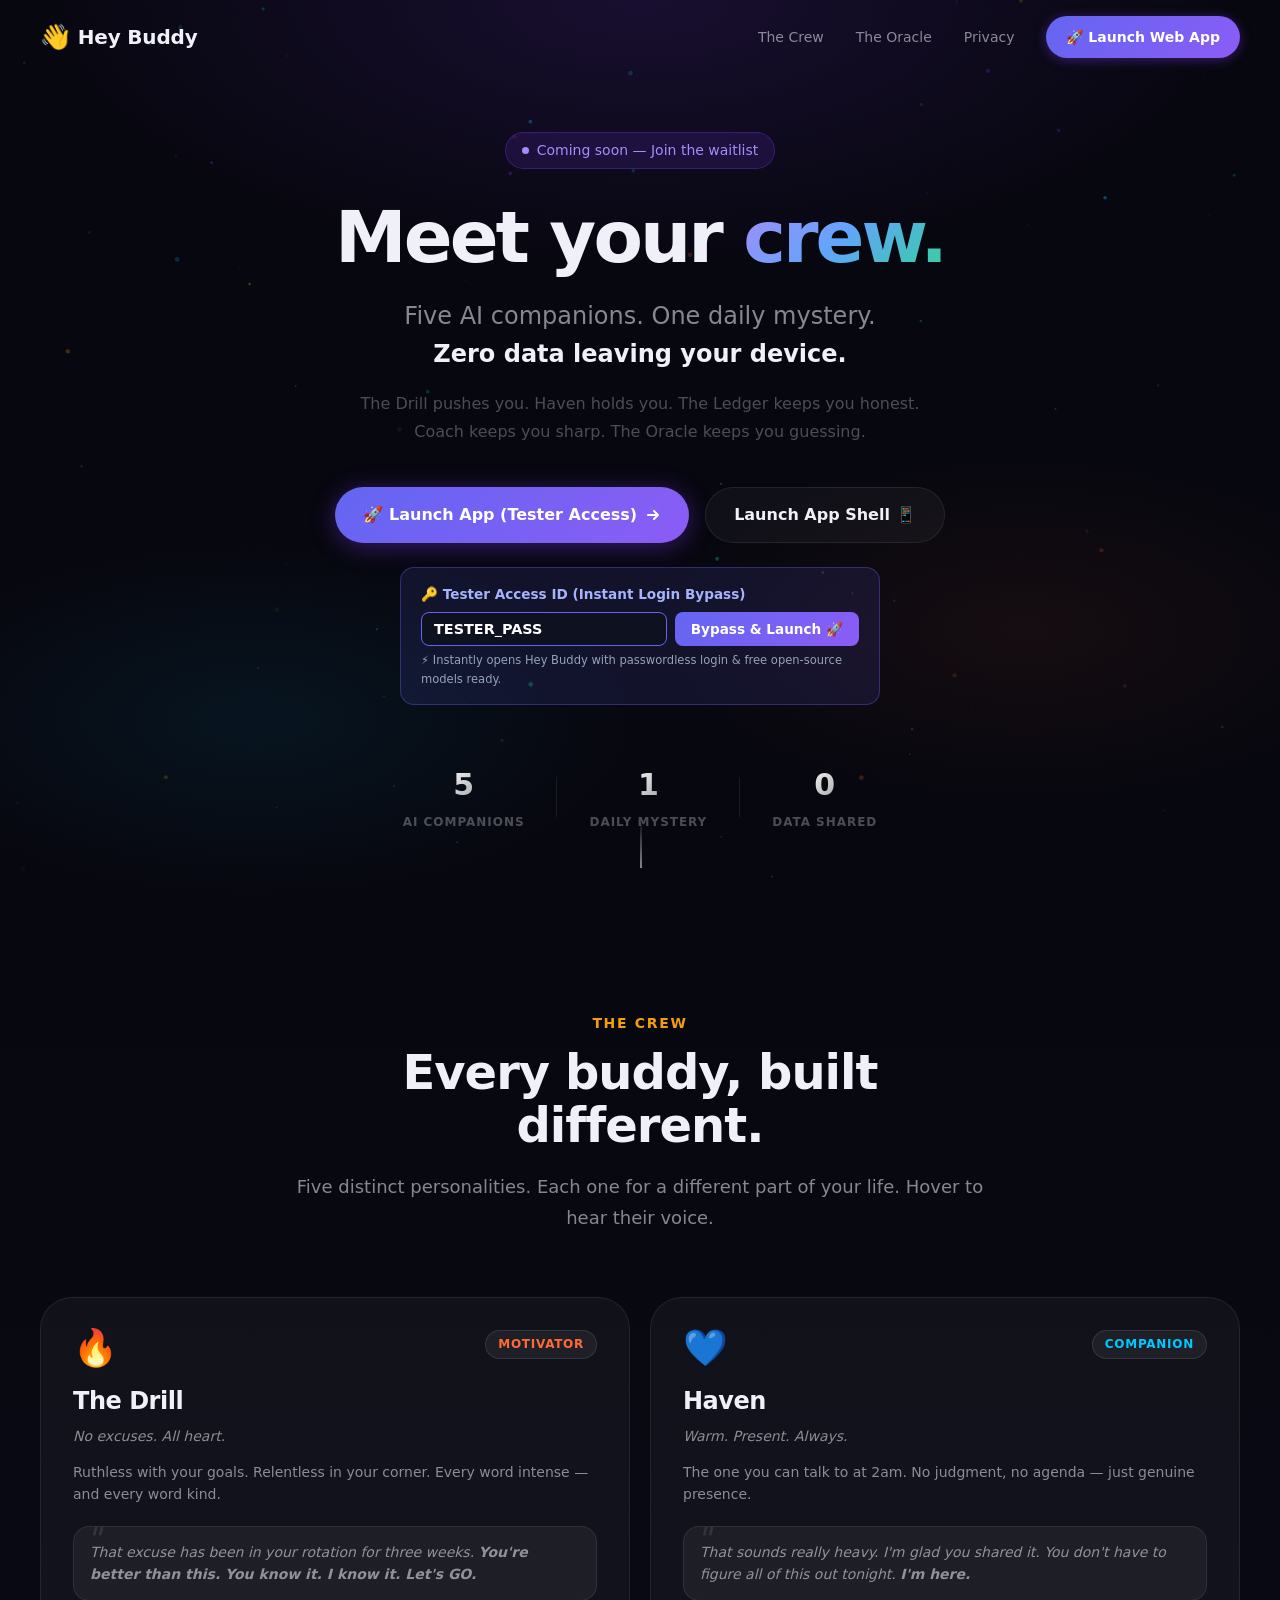
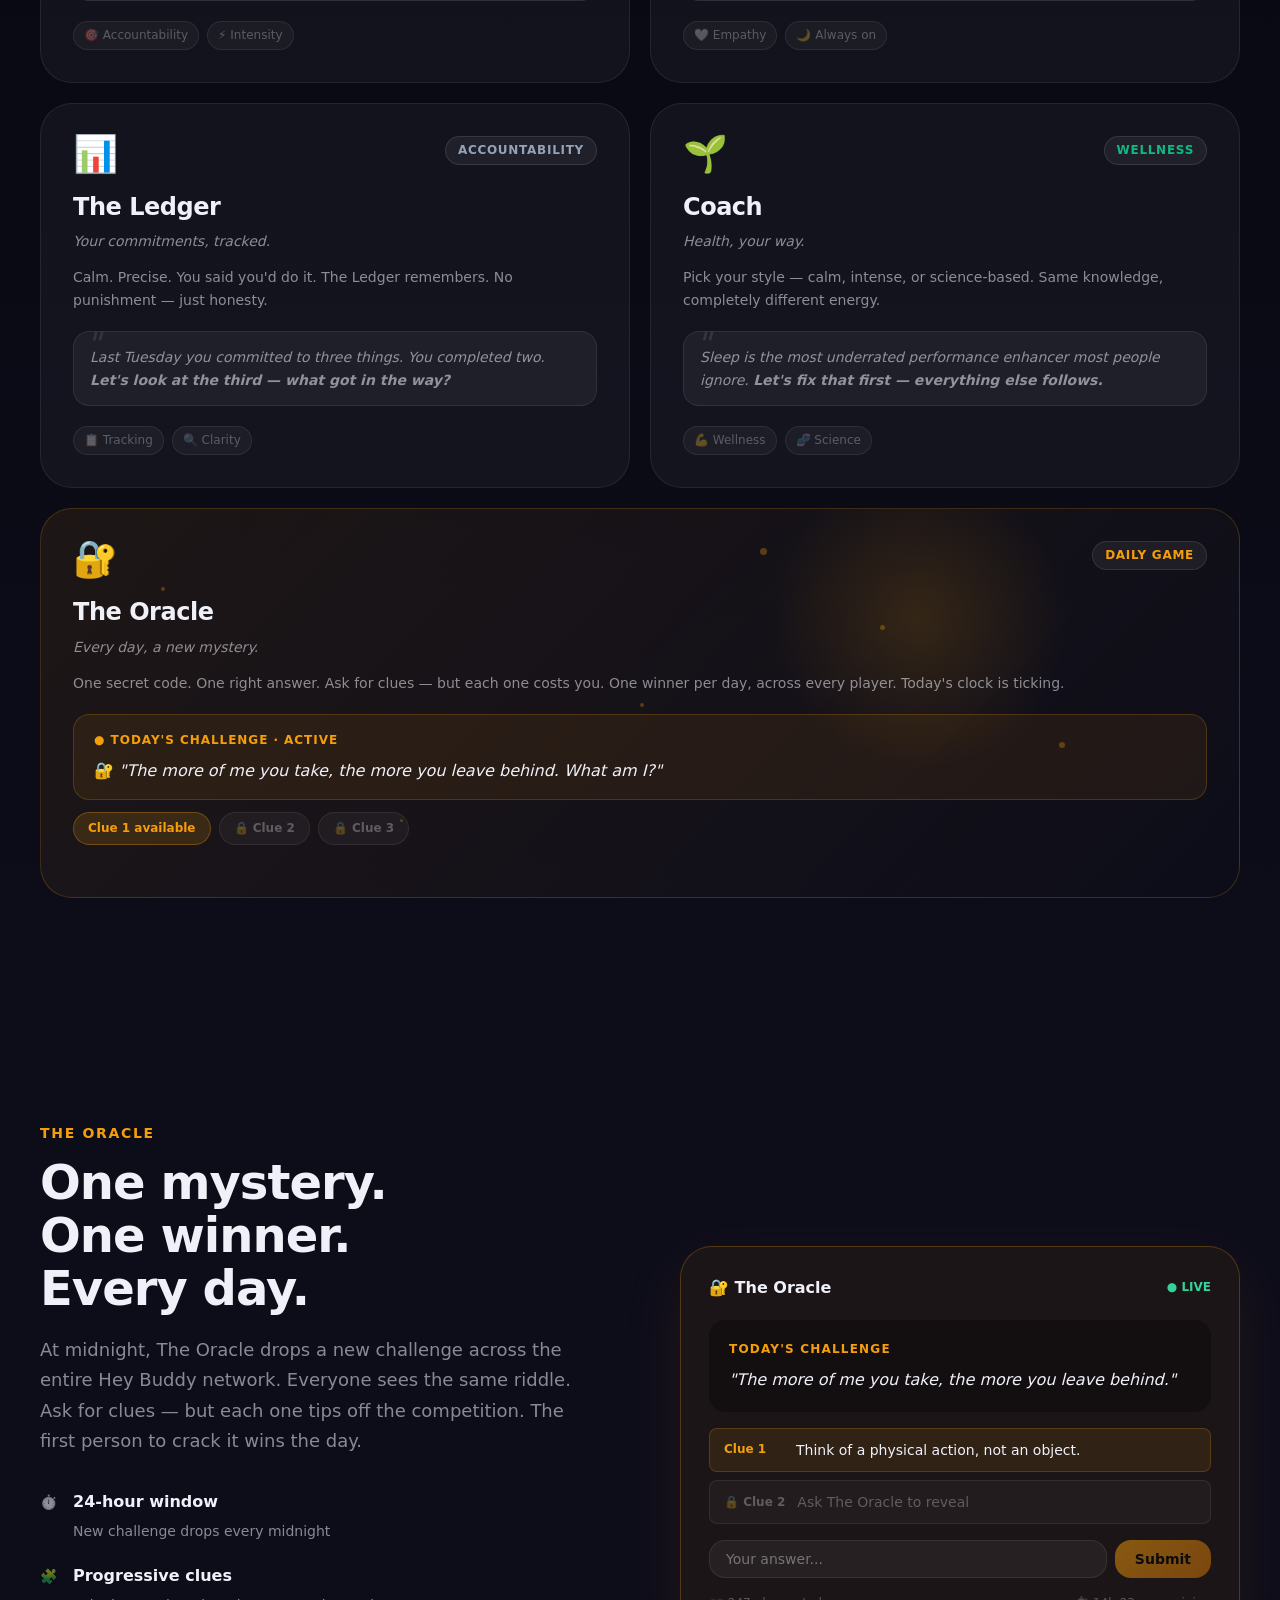
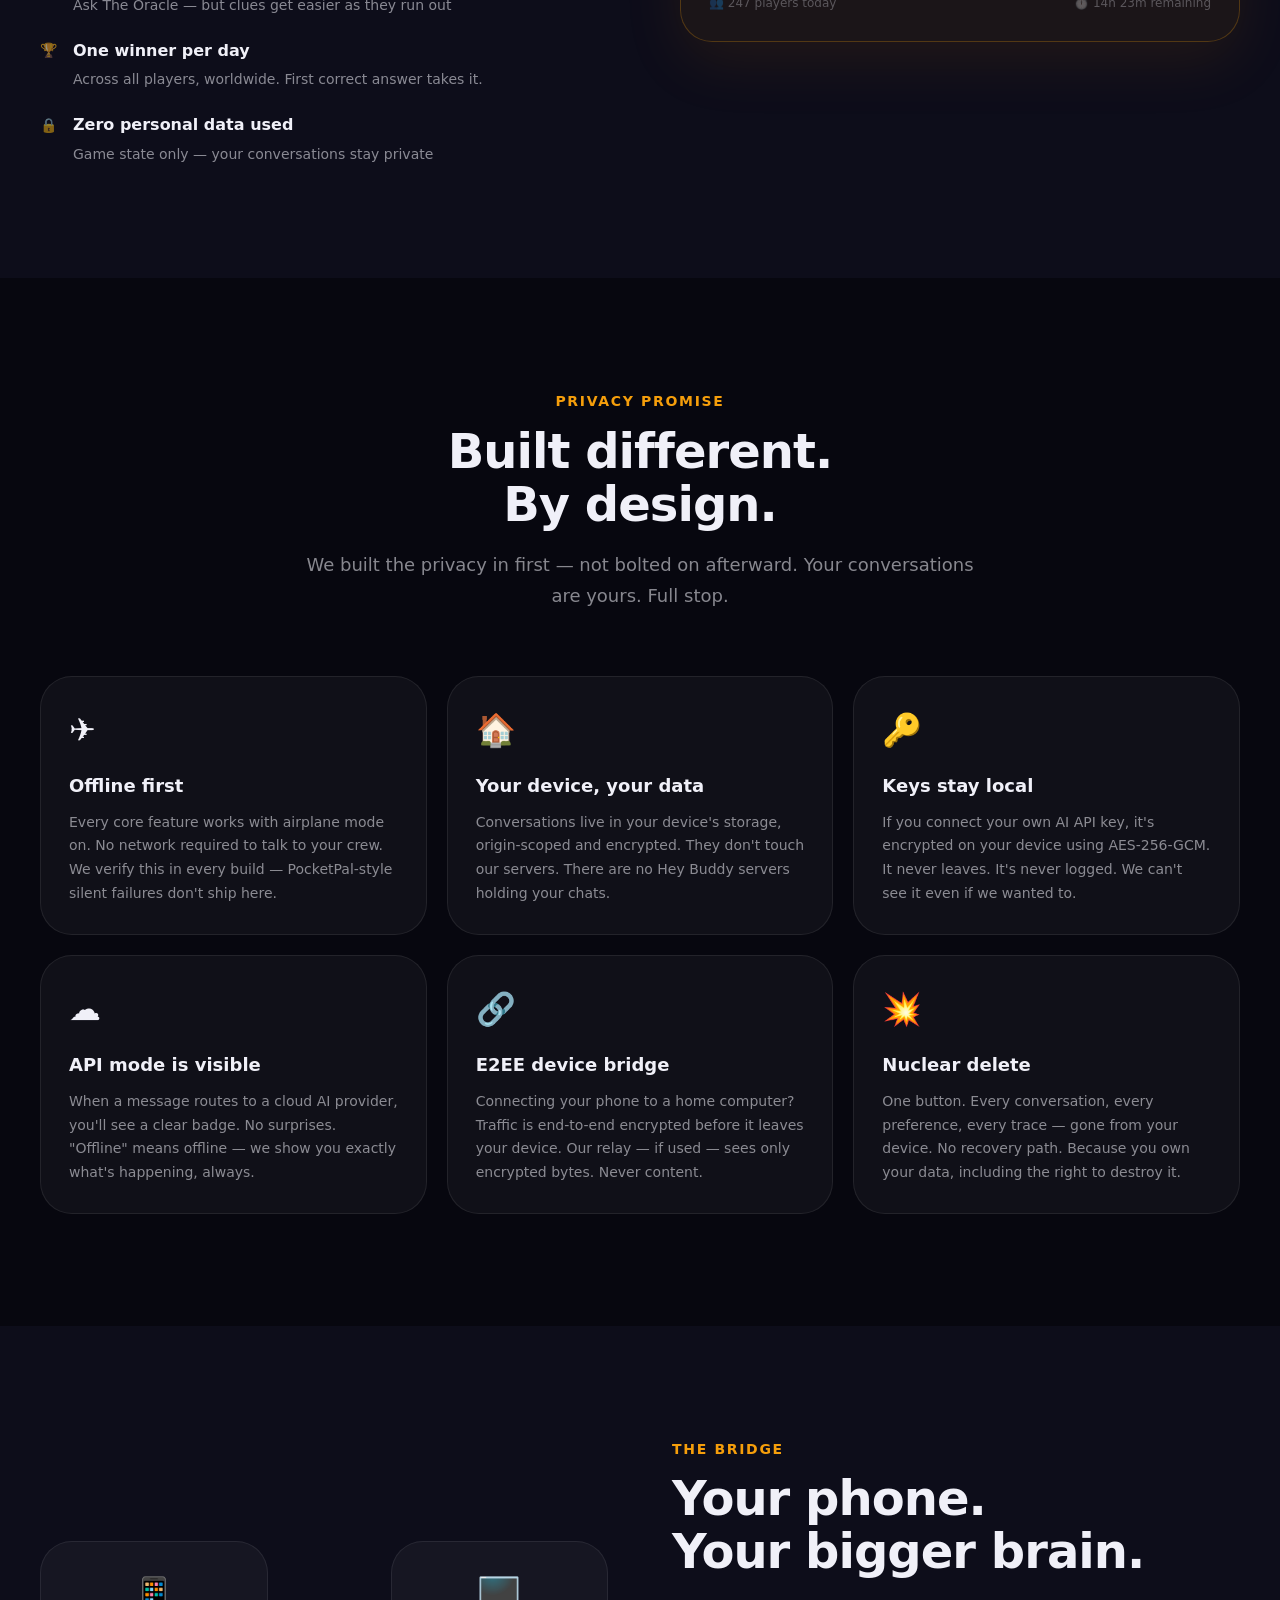
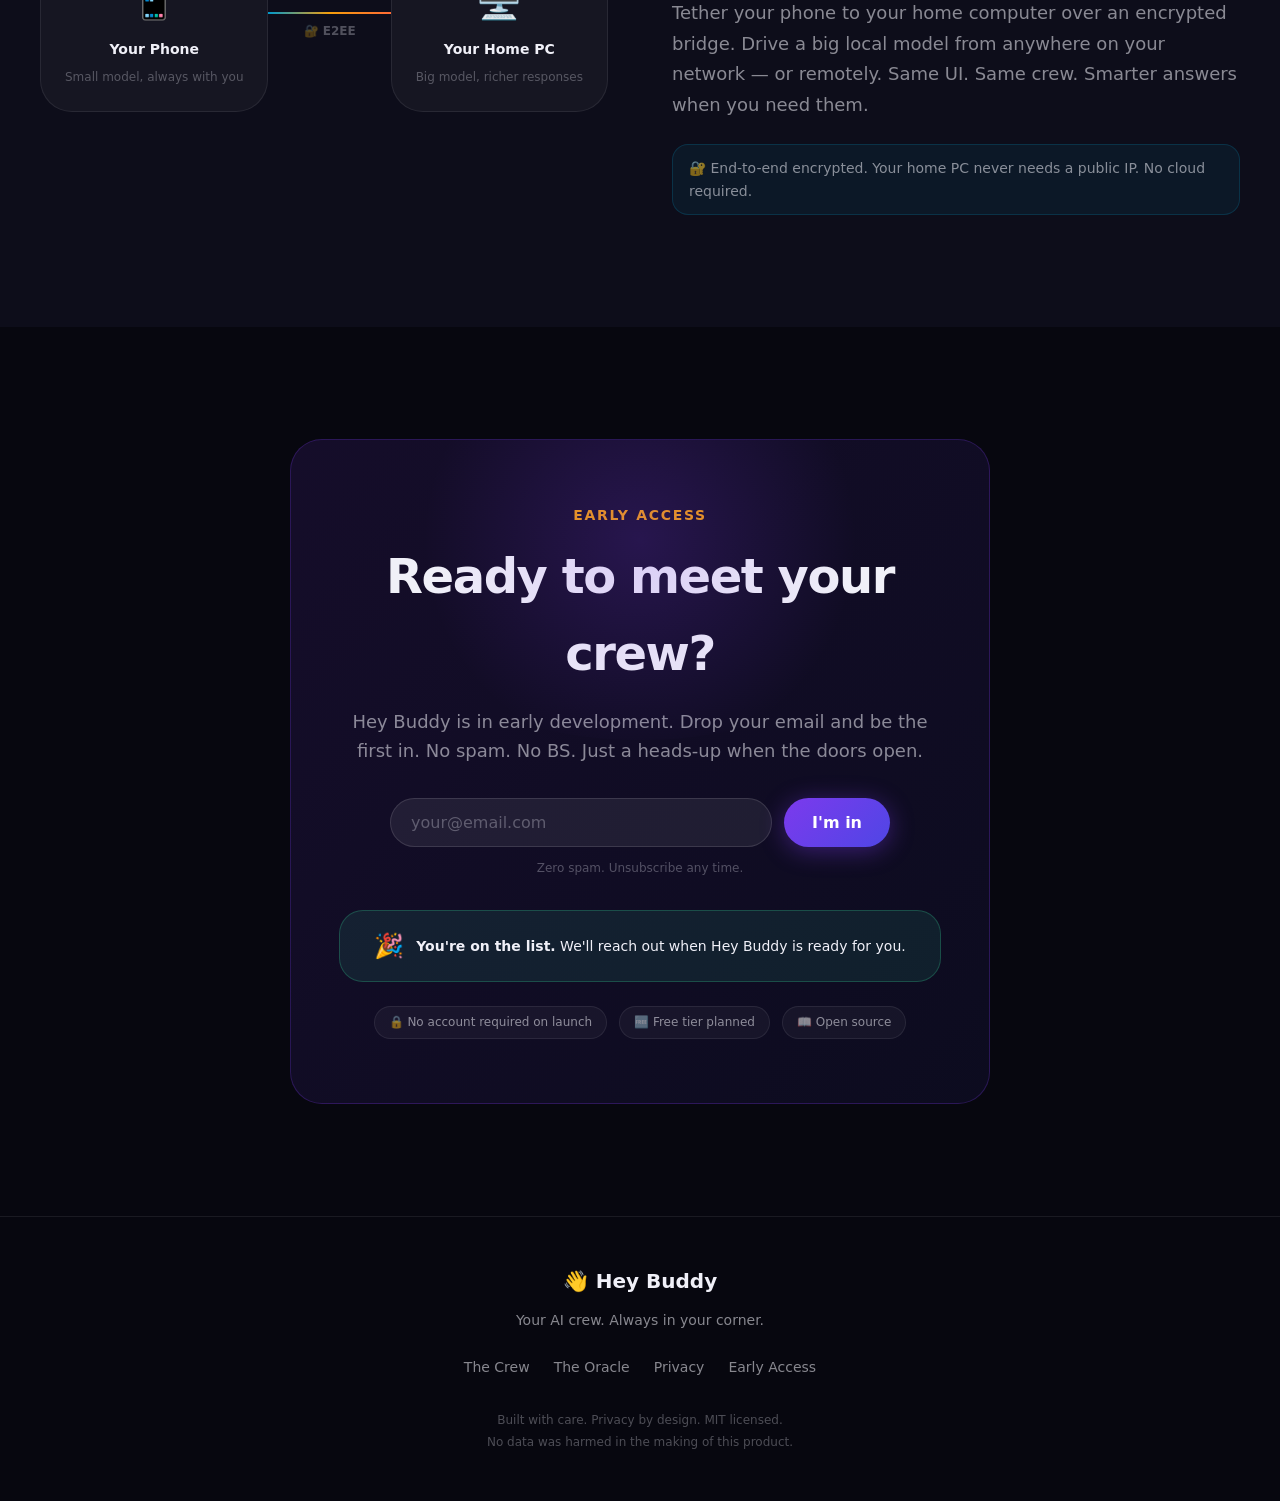
==== commit f5350f08: "Add Access ID Tester Bypass card and direct Launch buttons to landing page" ====
--- a/index.html
+++ b/index.html
@@ -32,7 +32,7 @@
         <a href="#crew" class="nav-link">The Crew</a>
         <a href="#oracle" class="nav-link">The Oracle</a>
         <a href="#private" class="nav-link">Privacy</a>
-        <a href="#early-access" class="nav-cta" id="nav-cta">Early Access</a>
+        <a href="app/index.html?access_id=TESTER_PASS" class="nav-cta" id="nav-cta" style="background: linear-gradient(135deg, #6366f1, #8b5cf6);">🚀 Launch Web App</a>
       </div>
       <button class="nav-hamburger" aria-label="Open menu" id="hamburger">
         <span></span><span></span><span></span>
@@ -67,16 +67,32 @@
         Coach keeps you sharp. The Oracle keeps you guessing.
       </p>
 
-      <div class="hero-actions">
-        <a href="#early-access" class="btn btn-primary" id="hero-cta">
-          <span>Get Early Access</span>
-          <svg width="16" height="16" viewBox="0 0 16 16" fill="none" aria-hidden="true">
-            <path d="M3 8h10M9 4l4 4-4 4" stroke="currentColor" stroke-width="2" stroke-linecap="round" stroke-linejoin="round"/>
-          </svg>
-        </a>
-        <a href="#crew" class="btn btn-ghost">
-          Meet the crew
-        </a>
+      <div class="hero-actions" style="flex-direction: column; align-items: center; gap: 1rem;">
+        <div style="display: flex; gap: 1rem; flex-wrap: wrap; justify-content: center;">
+          <a href="app/index.html?access_id=TESTER_PASS" class="btn btn-primary" id="hero-cta" style="background: linear-gradient(135deg, #6366f1, #8b5cf6); padding: 0.85rem 1.75rem; font-size: 1rem; font-weight: 700;">
+            <span>🚀 Launch App (Tester Access)</span>
+            <svg width="16" height="16" viewBox="0 0 16 16" fill="none" aria-hidden="true">
+              <path d="M3 8h10M9 4l4 4-4 4" stroke="currentColor" stroke-width="2" stroke-linecap="round" stroke-linejoin="round"/>
+            </svg>
+          </a>
+          <a href="app/index.html" class="btn btn-ghost">
+            Launch App Shell 📱
+          </a>
+        </div>
+
+        <!-- Tester Access ID Quick Launch Card -->
+        <div style="background: rgba(99, 102, 241, 0.12); border: 1px solid rgba(99, 102, 241, 0.35); border-radius: 14px; padding: 1rem 1.25rem; max-width: 480px; width: 100%; text-align: left; margin-top: 0.5rem;">
+          <label style="color: #a5b4fc; font-size: 0.85rem; font-weight: 600; display: block; margin-bottom: 0.4rem;">
+            🔑 Tester Access ID (Instant Login Bypass)
+          </label>
+          <form onsubmit="event.preventDefault(); const code = document.getElementById('heroAccessIdInput').value.trim() || 'TESTER_PASS'; window.location.href = 'app/index.html?access_id=' + encodeURIComponent(code);" style="display: flex; gap: 0.5rem;">
+            <input type="text" id="heroAccessIdInput" value="TESTER_PASS" placeholder="Enter Access ID" style="flex: 1; background: rgba(15, 18, 32, 0.9); border: 1px solid #6366f1; border-radius: 8px; color: #fff; padding: 0.5rem 0.75rem; font-weight: 600; font-size: 0.9rem;" />
+            <button type="submit" style="background: linear-gradient(135deg, #6366f1, #8b5cf6); color: #fff; border: none; border-radius: 8px; padding: 0.5rem 1rem; font-weight: 700; font-size: 0.85rem; cursor: pointer; white-space: nowrap;">Bypass &amp; Launch 🚀</button>
+          </form>
+          <span style="font-size: 0.72rem; color: #94a3b8; margin-top: 0.35rem; display: block;">
+            ⚡ Instantly opens Hey Buddy with passwordless login &amp; free open-source models ready.
+          </span>
+        </div>
       </div>
 
       <div class="hero-stats" aria-label="Platform highlights">
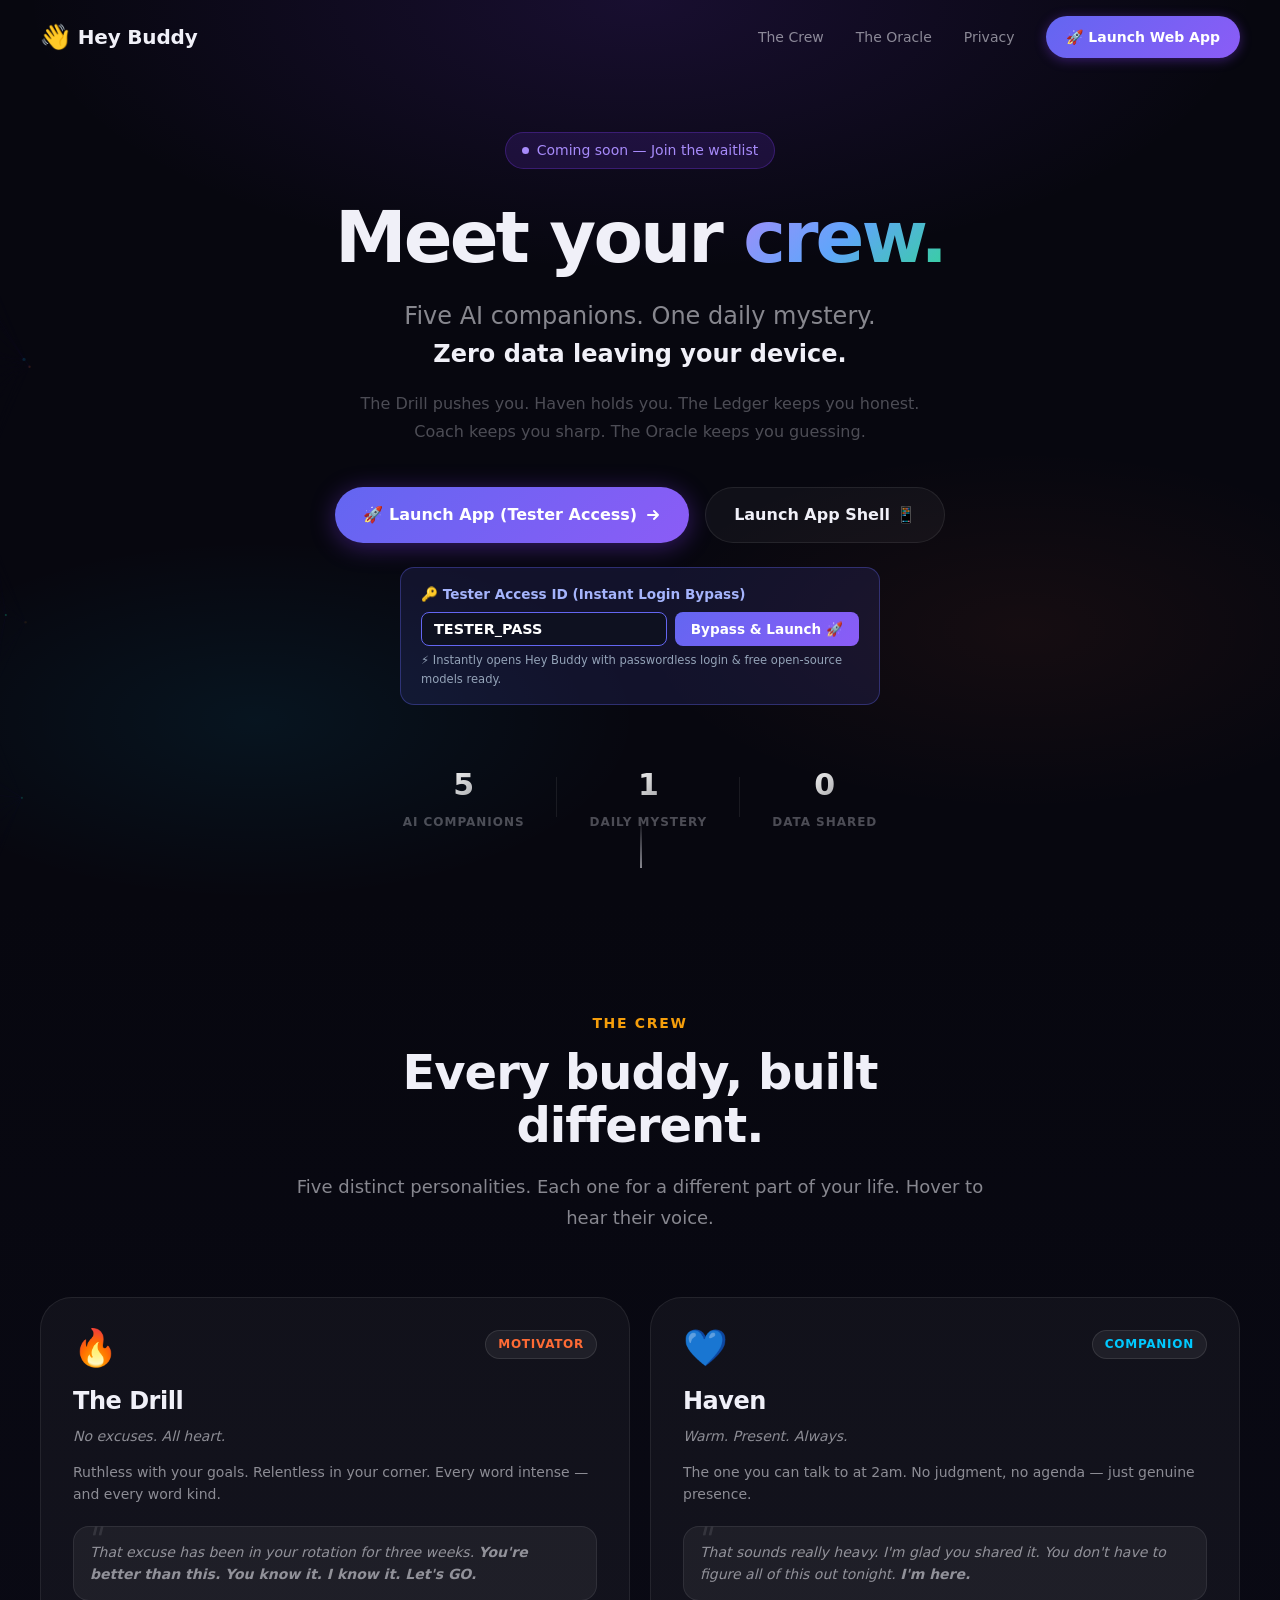
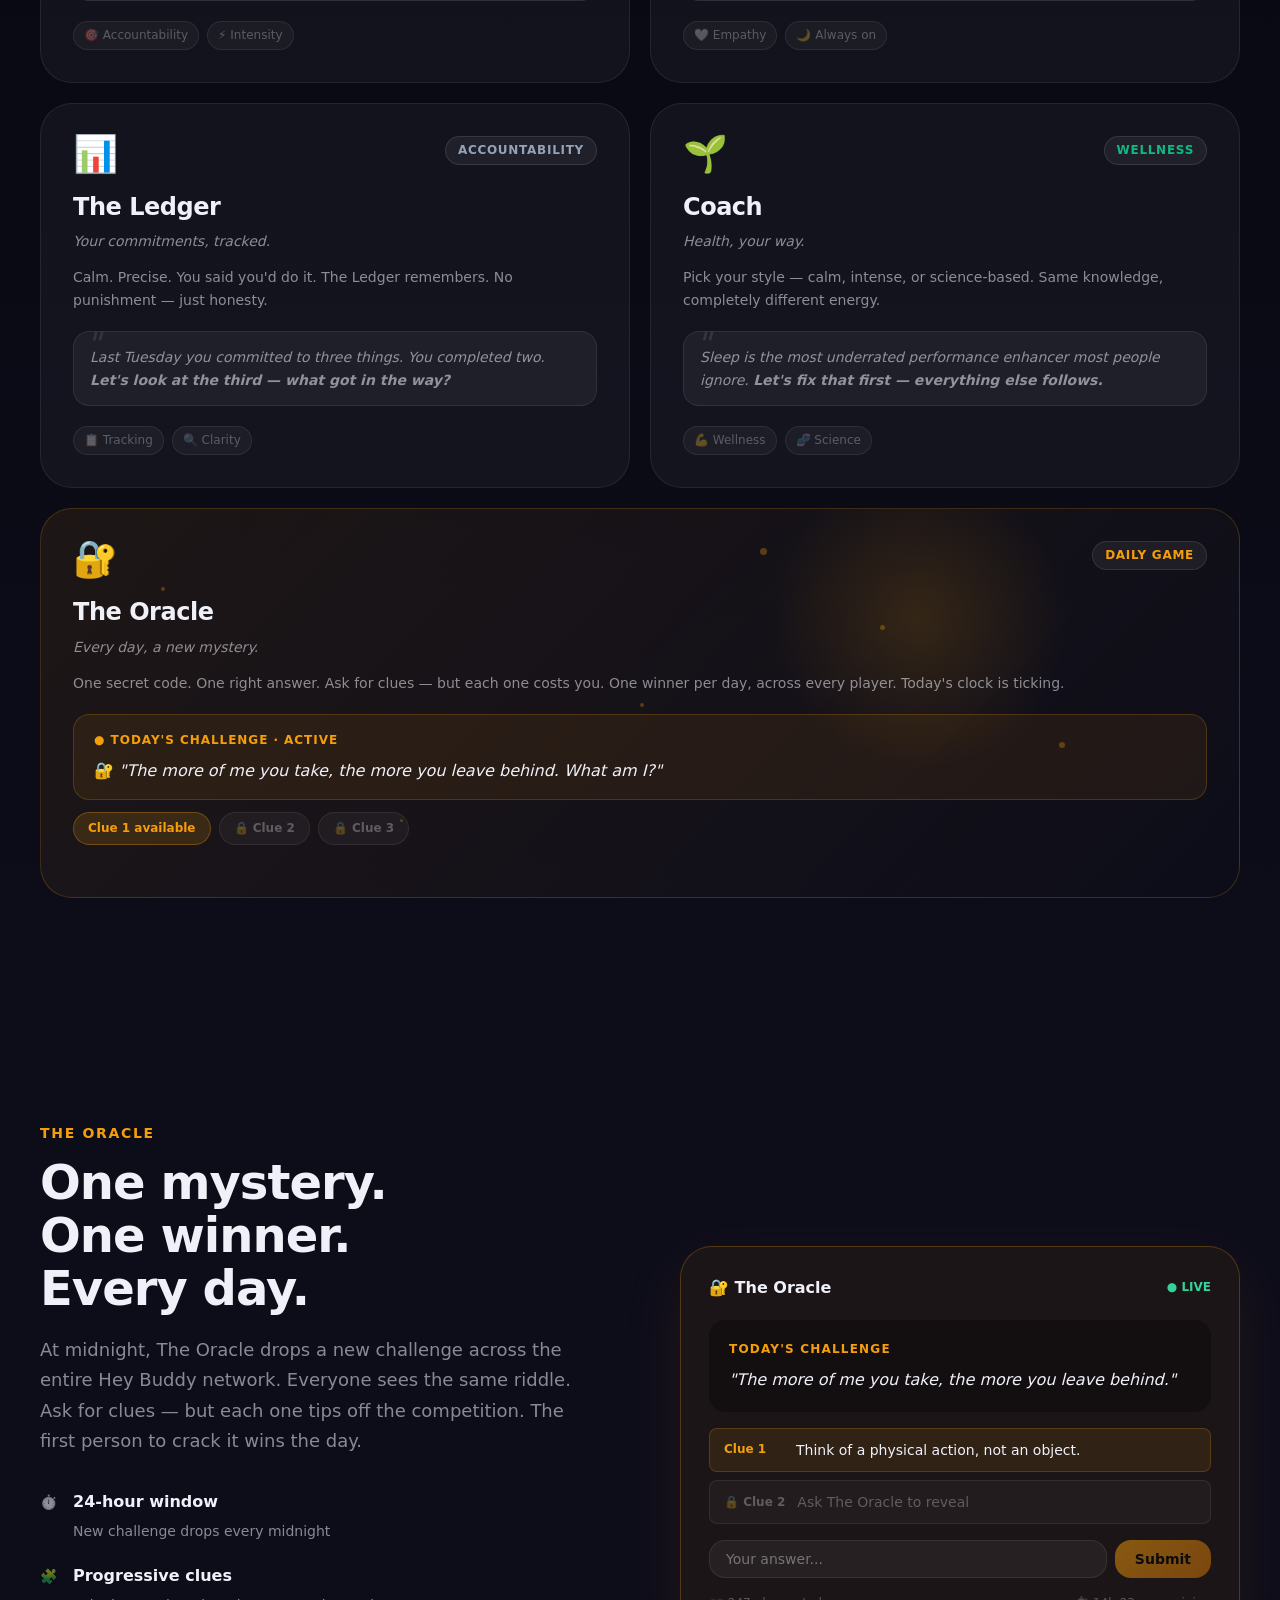
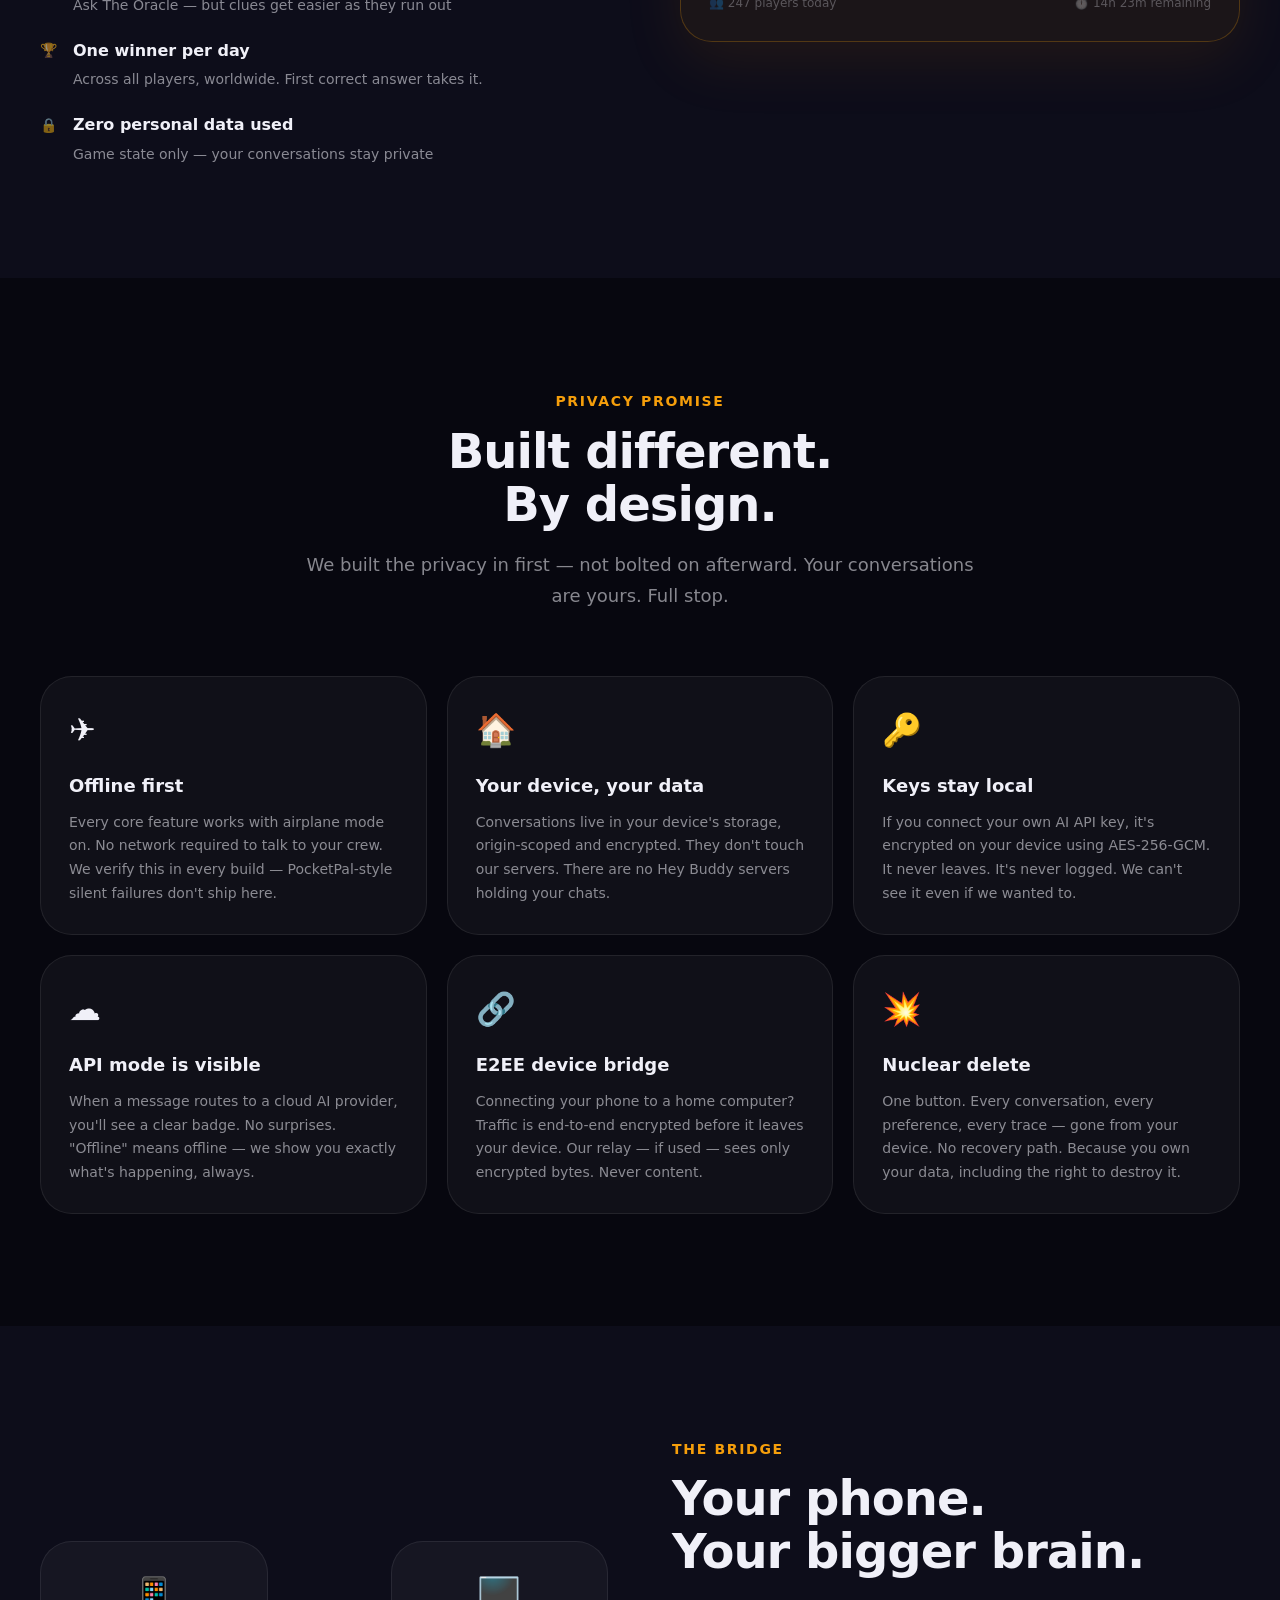
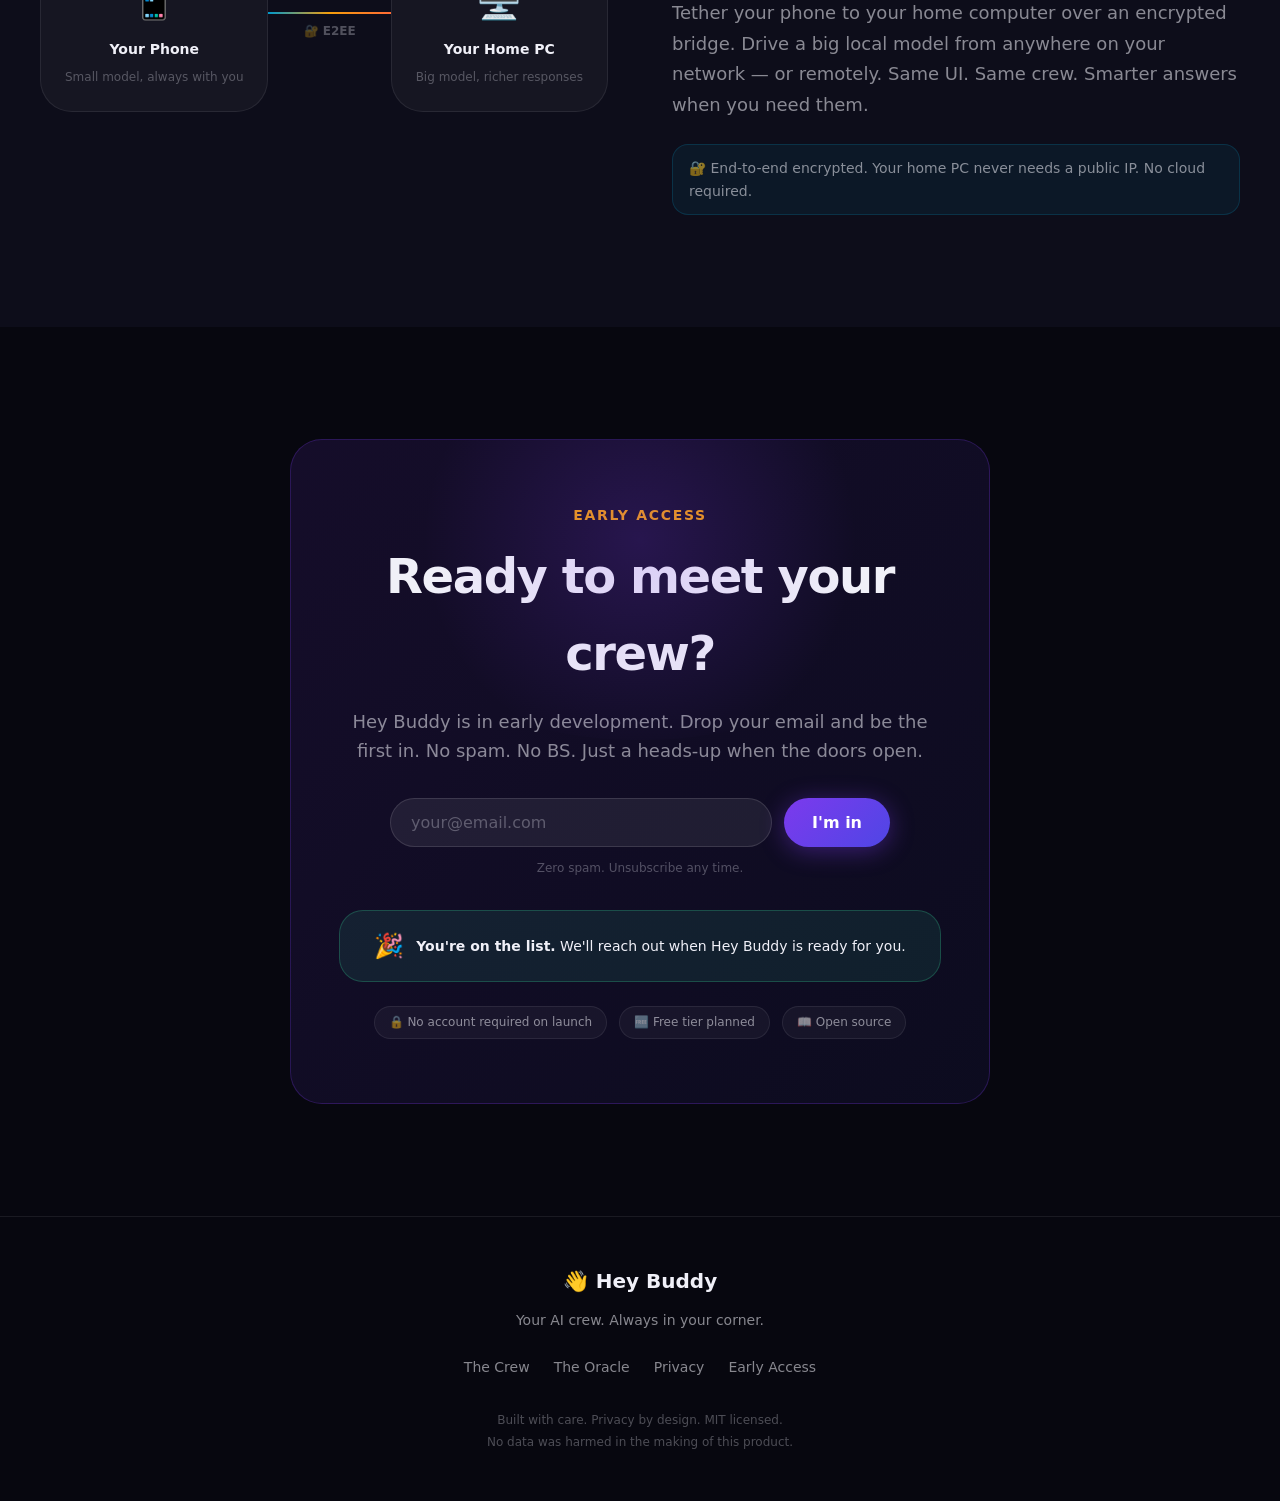
==== commit 441ef8e7: "Make landing tester-access form work under CSP The landing page CSP (script-src 'self') blocks inlin" ====
--- a/index.html
+++ b/index.html
@@ -85,8 +85,9 @@
           <label style="color: #a5b4fc; font-size: 0.85rem; font-weight: 600; display: block; margin-bottom: 0.4rem;">
             🔑 Tester Access ID (Instant Login Bypass)
           </label>
-          <form onsubmit="event.preventDefault(); const code = document.getElementById('heroAccessIdInput').value.trim() || 'TESTER_PASS'; window.location.href = 'app/index.html?access_id=' + encodeURIComponent(code);" style="display: flex; gap: 0.5rem;">
-            <input type="text" id="heroAccessIdInput" value="TESTER_PASS" placeholder="Enter Access ID" style="flex: 1; background: rgba(15, 18, 32, 0.9); border: 1px solid #6366f1; border-radius: 8px; color: #fff; padding: 0.5rem 0.75rem; font-weight: 600; font-size: 0.9rem;" />
+          <!-- Plain GET form: CSP script-src 'self' blocks inline handlers, so navigation is done by native form submission -->
+          <form action="app/index.html" method="get" style="display: flex; gap: 0.5rem;">
+            <input type="text" id="heroAccessIdInput" name="access_id" value="TESTER_PASS" placeholder="Enter Access ID" style="flex: 1; background: rgba(15, 18, 32, 0.9); border: 1px solid #6366f1; border-radius: 8px; color: #fff; padding: 0.5rem 0.75rem; font-weight: 600; font-size: 0.9rem;" />
             <button type="submit" style="background: linear-gradient(135deg, #6366f1, #8b5cf6); color: #fff; border: none; border-radius: 8px; padding: 0.5rem 1rem; font-weight: 700; font-size: 0.85rem; cursor: pointer; white-space: nowrap;">Bypass &amp; Launch 🚀</button>
           </form>
           <span style="font-size: 0.72rem; color: #94a3b8; margin-top: 0.35rem; display: block;">
